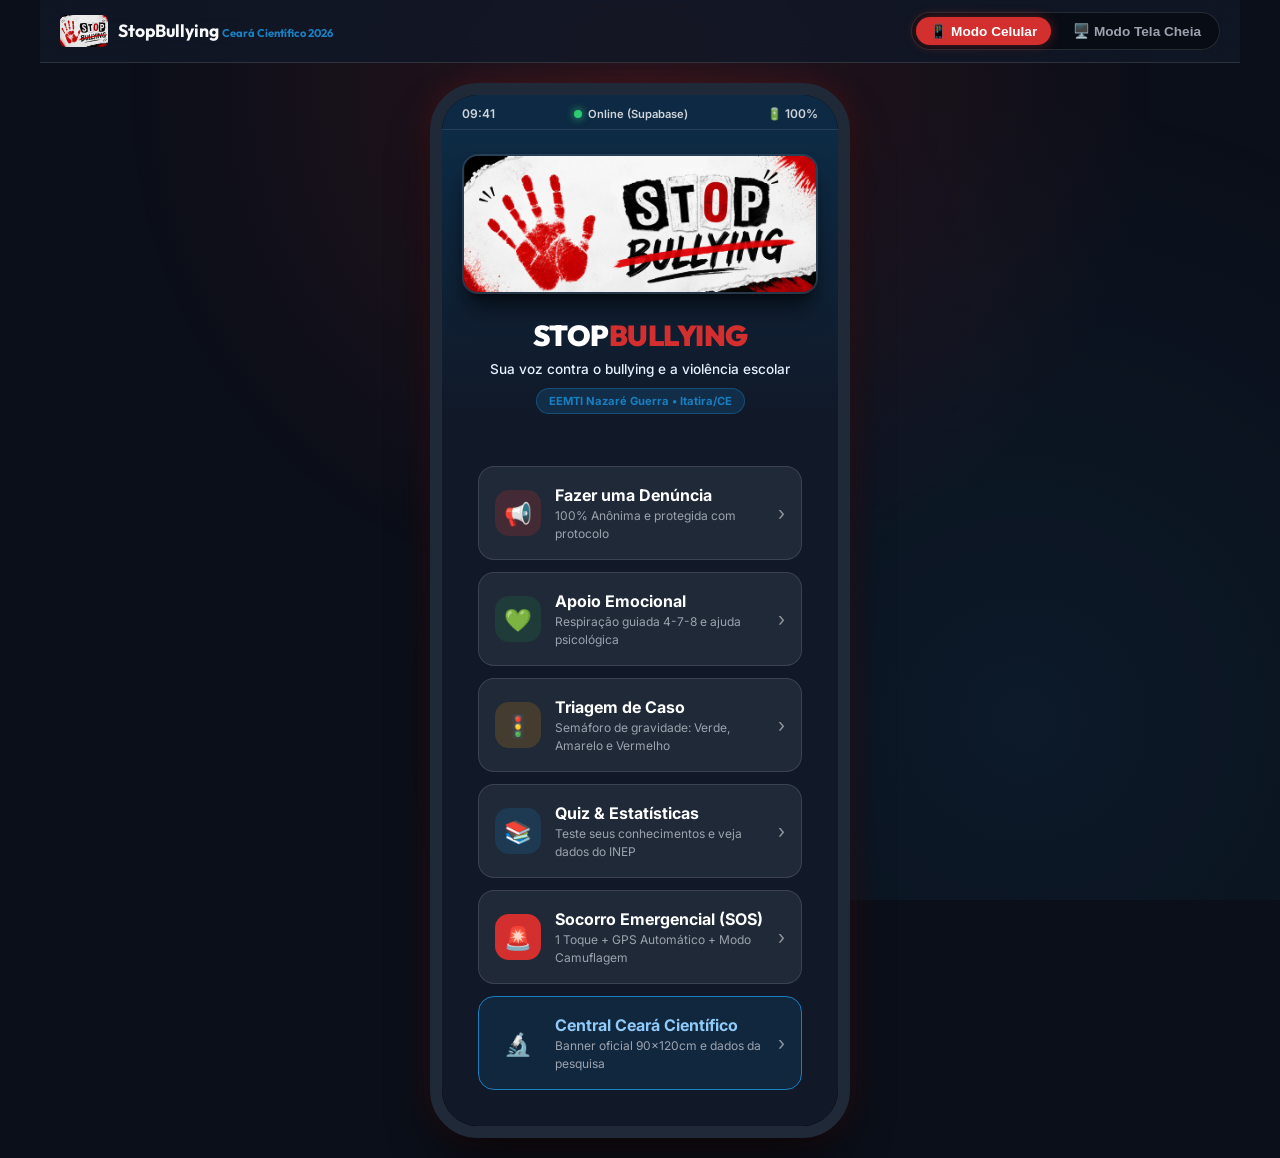
==== index.html @ 4e4599ca "Add files via upload" ====
<!DOCTYPE html>
<html lang="pt-BR">
<head>
  <meta charset="UTF-8">
  <meta name="viewport" content="width=device-width, initial-scale=1.0, viewport-fit=cover">
  <title>StopBullying — EEMTI Nazaré Guerra | Ceará Científico 2026</title>
  
  <meta name="description" content="Aplicativo PWA para denúncia anônima, apoio emocional, triagem por semáforo, quiz educativo e socorro emergencial com GPS. Projeto científico da EEMTI Nazaré Guerra (Itatira/CE).">
  <meta name="theme-color" content="#0D2B45">
  <link rel="manifest" href="manifest.json">
  <link rel="icon" type="image/jpeg" href="Stop Bullying.jpeg">

  <link rel="stylesheet" href="styles.css">
</head>
<body>

  <!-- GLOW BACKGROUND EFFECT -->
  <div class="bg-glow"></div>

  <!-- CONTROL BAR (DISPOSITIVO / MODOS DE EXIBIÇÃO) -->
  <div class="app-mode-bar">
    <div class="brand-badge">
      <img src="Stop Bullying.jpeg" alt="Logo StopBullying">
      <span>StopBullying <small style="font-size: 0.7rem; color: #1A7FC1;">Ceará Científico 2026</small></span>
    </div>
    <div class="view-toggle-btns">
      <button class="toggle-btn active" id="btn-toggle-phone">📱 Modo Celular</button>
      <button class="toggle-btn" id="btn-toggle-desktop">🖥️ Modo Tela Cheia</button>
    </div>
  </div>

  <!-- MAIN CONTAINER (FRAME DO SMARTPHONE) -->
  <main class="main-wrapper">
    <div class="phone-frame">
      <div class="phone-screen">

        <!-- STATUS BAR DO CELULAR -->
        <div class="phone-status-bar">
          <span>09:41</span>
          <div class="status-net">
            <span class="dot-status" id="net-status-dot"></span>
            <span id="net-status-text">Online (Supabase)</span>
          </div>
          <span>🔋 100%</span>
        </div>

        <!-- APP HERO HEADER (MARCA OFICIAL STOP BULLYING) -->
        <header class="app-header-hero">
          <img src="Stop Bullying 2.jpeg" alt="Banner Oficial Stop Bullying" class="app-brand-banner">
          <h1 class="app-title-main">Stop<span>Bullying</span></h1>
          <p class="app-subtitle-main">Sua voz contra o bullying e a violência escolar</p>
          <span class="school-tag">EEMTI Nazaré Guerra • Itatira/CE</span>
        </header>

        <!-- BANNER DE INSTALAÇÃO PWA DINÂMICO -->
        <div id="pwa-install-container" class="pwa-install-banner" style="display: none;">
          <div>
            <strong style="font-size: 0.85rem; color: #fff; display: flex; align-items: center; gap: 6px;">📲 Instalar aplicativo</strong>
            <p style="font-size: 0.72rem; color: #E3F2FD;">Adicione à tela de início para usar offline</p>
          </div>
          <button id="btn-pwa-install" class="pwa-install-btn">Instalar Agora</button>
        </div>

        <!-- ==================================================== -->
        <!-- MÓDULO 1: TELA INICIAL (MENU PRINCIPAL) -->
        <!-- ==================================================== -->
        <section id="view-home" class="module-view active">
          <div class="menu-grid">
            
            <a href="#" class="menu-card-btn btn-red" data-target-view="denuncia">
              <div class="btn-icon-box">📢</div>
              <div class="btn-content">
                <div class="btn-title">Fazer uma Denúncia</div>
                <div class="btn-desc">100% Anônima e protegida com protocolo</div>
              </div>
              <span class="btn-arrow">›</span>
            </a>

            <a href="#" class="menu-card-btn btn-green" data-target-view="apoio">
              <div class="btn-icon-box">💚</div>
              <div class="btn-content">
                <div class="btn-title">Apoio Emocional</div>
                <div class="btn-desc">Respiração guiada 4-7-8 e ajuda psicológica</div>
              </div>
              <span class="btn-arrow">›</span>
            </a>

            <a href="#" class="menu-card-btn btn-yellow" data-target-view="triagem">
              <div class="btn-icon-box">🚦</div>
              <div class="btn-content">
                <div class="btn-title">Triagem de Caso</div>
                <div class="btn-desc">Semáforo de gravidade: Verde, Amarelo e Vermelho</div>
              </div>
              <span class="btn-arrow">›</span>
            </a>

            <a href="#" class="menu-card-btn btn-blue" data-target-view="quiz">
              <div class="btn-icon-box">📚</div>
              <div class="btn-content">
                <div class="btn-title">Quiz & Estatísticas</div>
                <div class="btn-desc">Teste seus conhecimentos e veja dados do INEP</div>
              </div>
              <span class="btn-arrow">›</span>
            </a>

            <a href="#" class="menu-card-btn btn-sos" data-target-view="sos">
              <div class="btn-icon-box">🚨</div>
              <div class="btn-content">
                <div class="btn-title">Socorro Emergencial (SOS)</div>
                <div class="btn-desc">1 Toque + GPS Automático + Modo Camuflagem</div>
              </div>
              <span class="btn-arrow">›</span>
            </a>

            <a href="#" class="menu-card-btn" style="background: rgba(26,127,193,0.15); border-color: #1A7FC1;" data-target-view="ceara">
              <div class="btn-icon-box">🔬</div>
              <div class="btn-content">
                <div class="btn-title" style="color: #90CAF9;">Central Ceará Científico</div>
                <div class="btn-desc">Banner oficial 90x120cm e dados da pesquisa</div>
              </div>
              <span class="btn-arrow">›</span>
            </a>

          </div>
        </section>

        <!-- ==================================================== -->
        <!-- MÓDULO 2: DENÚNCIA ANÔNIMA -->
        <!-- ==================================================== -->
        <section id="view-denuncia" class="module-view">
          <div class="view-header">
            <button class="back-btn" data-target-view="home">←</button>
            <div class="view-title-group">
              <h2>Denúncia Anônima</h2>
              <p>Sua identidade está 100% protegida</p>
            </div>
          </div>

          <div class="privacy-notice">
            <span>🔒</span>
            <span>Nenhum dado pessoal, IP ou e-mail é coletado nesta denúncia.</span>
          </div>

          <div id="denuncia-form-container">
            <form id="form-denuncia-anonima">
              <div class="form-group">
                <label class="form-label" for="denuncia-tipo">Tipo de Violência</label>
                <select id="denuncia-tipo" class="form-select" required>
                  <option value="">Selecionar tipo...</option>
                  <option value="Verbal">Verbal (Xingamentos, piadas, ofensas)</option>
                  <option value="Física">Física (Empurrões, agressões, danos a objetos)</option>
                  <option value="Psicológica">Psicológica / Moral (Ameaças, chantagem)</option>
                  <option value="Cyberbullying">Cyberbullying (Redes sociais, grupos de mensagens)</option>
                  <option value="Social">Social / Relacional (Exclusão forçada, fofocas)</option>
                </select>
              </div>

              <div class="form-group">
                <label class="form-label" for="denuncia-local">Onde Aconteceu?</label>
                <select id="denuncia-local" class="form-select" required>
                  <option value="">Selecionar local...</option>
                  <option value="Sala de Aula">Sala de Aula</option>
                  <option value="Pátio/Recreio">Pátio / Área de Convivência</option>
                  <option value="Corredor/Escada">Corredor ou Escadaria</option>
                  <option value="Banheiro">Banheiro Escolar</option>
                  <option value="Transporte Escolar">Transporte Escolar (Ônibus)</option>
                  <option value="Entorno da Escola">Entorno / Portão da Escola</option>
                  <option value="Redes Sociais">Redes Sociais / WhatsApp</option>
                </select>
              </div>

              <div class="form-group">
                <label class="form-label" for="denuncia-descricao">Descreva o que aconteceu</label>
                <textarea id="denuncia-descricao" class="form-textarea" placeholder="Descreva a situação com o máximo de detalhes sem se identificar..." required></textarea>
              </div>

              <div class="form-group">
                <label class="form-label" for="denuncia-link">Link ou Evidência Digital (Opcional)</label>
                <input type="url" id="denuncia-link" class="form-input" placeholder="https://instagram.com/post_ou_mensagem">
              </div>

              <button type="submit" class="primary-action-btn">ENVIAR DENÚNCIA ANÔNIMA</button>
            </form>
          </div>

          <!-- CONFIRMAÇÃO DE ENVIO -->
          <div id="denuncia-sucesso-container" style="display: none; text-align: center; padding: 20px 0;">
            <div style="font-size: 3rem; margin-bottom: 10px;">✅</div>
            <h3 style="color: #2ECC71; font-weight: 800; font-size: 1.3rem;">Denúncia Registrada com Sucesso!</h3>
            <p style="font-size: 0.85rem; color: #CFD8DC; margin: 10px 0;">Guarde o seu protocolo anônimo para acompanhamento:</p>
            
            <div style="background: rgba(0,0,0,0.5); border: 2px dashed #2ECC71; padding: 14px; border-radius: 12px; margin: 16px 0;">
              <span style="font-size: 0.75rem; color: #9CA3AF;">PROTOCOLO DE ACOMPANHAMENTO</span>
              <div id="protocolo-gerado-hash" style="font-family: monospace; font-size: 1.5rem; font-weight: 900; color: #F1C40F; letter-spacing: 2px;">STP-89F2A</div>
              <span id="protocolo-modo-envio" style="font-size: 0.7rem; color: #A9DFBF;">🟢 Registrado no Supabase</span>
            </div>

            <div style="display: flex; gap: 8px; justify-content: center; margin-bottom: 16px;">
              <button id="btn-copiar-protocolo" class="speech-btn" style="background: #27ae60; border-color: #2ecc71; color: #fff; padding: 8px 14px;">📋 Copiar Código</button>
              <button id="btn-baixar-comprovante" class="speech-btn" style="background: #2980b9; border-color: #3498db; color: #fff; padding: 8px 14px;">📥 Baixar Comprovante (.txt)</button>
            </div>

            <button class="primary-action-btn" style="background: #1A7FC1;" data-target-view="home">Voltar ao Menu Principal</button>
          </div>
        </section>

        <!-- ==================================================== -->
        <!-- MÓDULO 3: TRIAGEM DE CASO (SEMÁFORO) -->
        <!-- ==================================================== -->
        <section id="view-triagem" class="module-view">
          <div class="view-header">
            <button class="back-btn" data-target-view="home">←</button>
            <div class="view-title-group">
              <h2>Triagem de Caso</h2>
              <p>Semáforo de gravidade e recomendação de encaminhamento</p>
            </div>
          </div>

          <p style="font-size: 0.85rem; color: #CFD8DC; margin-bottom: 14px;">Selecione abaixo o nível que melhor descreve o caso para ver a orientação imediata da escola:</p>

          <div class="semaforo-container">
            <div class="semaforo-card sc-verde" data-nivel="verde">
              <div class="sc-dot"></div>
              <div>
                <strong style="color: #2ECC71; font-size: 0.95rem;">Caso Leve / Pontual</strong>
                <p style="font-size: 0.78rem; color: #CFD8DC;">Atrito esporádico sem agressão física ou perseguição.</p>
              </div>
            </div>

            <div class="semaforo-card sc-amarelo" data-nivel="amarelo">
              <div class="sc-dot"></div>
              <div>
                <strong style="color: #F1C40F; font-size: 0.95rem;">Caso Recorrente / Sistemático</strong>
                <p style="font-size: 0.78rem; color: #CFD8DC;">Humilhações frequentes, isolamento forçado ou cyberbullying.</p>
              </div>
            </div>

            <div class="semaforo-card sc-vermelho" data-nivel="vermelho">
              <div class="sc-dot"></div>
              <div>
                <strong style="color: #E74C3C; font-size: 0.95rem;">Caso Grave / Ameaça Física</strong>
                <p style="font-size: 0.78rem; color: #CFD8DC;">Agressão física, ameaças sérias ou extorsão com risco imediato.</p>
              </div>
            </div>
          </div>

          <div id="triagem-resultado"></div>
        </section>

        <!-- ==================================================== -->
        <!-- MÓDULO 4: APOIO EMOCIONAL & SAÚDE MENTAL -->
        <!-- ==================================================== -->
        <section id="view-apoio" class="module-view">
          <div class="view-header">
            <button class="back-btn" data-target-view="home">←</button>
            <div class="view-title-group">
              <h2>Apoio Emocional</h2>
              <p>Sua saúde mental é nossa prioridade</p>
            </div>
          </div>

          <!-- CARD MOTIVACIONAL -->
          <div style="background: rgba(30,132,73,0.15); border: 1px solid rgba(30,132,73,0.4); border-radius: 16px; padding: 16px; text-align: center; margin-bottom: 16px;">
            <span style="font-size: 2rem;">💬</span>
            <p id="frase-motivacional-texto" style="font-size: 0.9rem; font-style: italic; color: #A9DFBF; margin: 10px 0;">"Você é forte e merece respeito. Pedir ajuda é um ato de coragem."</p>
            <div style="display: flex; gap: 8px; justify-content: center; margin-top: 8px;">
              <button id="btn-nova-frase" style="background: transparent; border: 1px solid #2ECC71; color: #2ECC71; padding: 4px 12px; border-radius: 20px; font-size: 0.75rem; cursor: pointer;">✨ Nova Mensagem</button>
              <button id="btn-ler-frase-voz" class="speech-btn">🔊 Ouvir Mensagem</button>
            </div>
          </div>

          <!-- WIDGET RESPIRAÇÃO GUIADA (4-7-8) -->
          <div class="breath-widget">
            <h4 style="font-size: 0.9rem; color: #90CAF9; font-weight: 700;">Exercício de Respiração Guiada (4-7-8)</h4>
            <p style="font-size: 0.75rem; color: #CFD8DC;">Acalme a mente e diminua a ansiedade antes de tomar uma decisão.</p>
            <div class="breath-circle" id="breath-circle-element">Respira</div>
            <span id="breath-state-label" style="font-size: 0.85rem; font-weight: 700; color: #F1C40F;">Pronto para começar</span>
            <div style="display: flex; gap: 8px; justify-content: center; width: 100%; margin-top: 14px;">
              <button id="btn-start-breath" class="primary-action-btn" style="background: #1A7FC1; flex: 1;">▶️ Iniciar Respiração</button>
              <button id="btn-toggle-breath-sound" class="speech-btn" style="background: #34495e; border-color: #7f8c8d; color: #fff; padding: 0 14px;">🔊 Som</button>
            </div>
          </div>

          <!-- CONTATOS DE EMERGÊNCIA 24h -->
          <div style="margin-top: 10px;">
            <h4 style="font-size: 0.85rem; text-transform: uppercase; color: #9CA3AF; margin-bottom: 8px;">Canais Gratuitos de Ajuda 24h:</h4>
            <a href="tel:188" style="display: flex; align-items: center; justify-content: space-between; background: var(--bg-card); border: 1px solid var(--border-color); padding: 12px 16px; border-radius: 12px; color: #fff; text-decoration: none; margin-bottom: 8px;">
              <span>📞 CVV - Centro de Valorização da Vida</span>
              <strong style="color: #2ECC71;">Ligar 188</strong>
            </a>
            <a href="tel:100" style="display: flex; align-items: center; justify-content: space-between; background: var(--bg-card); border: 1px solid var(--border-color); padding: 12px 16px; border-radius: 12px; color: #fff; text-decoration: none;">
              <span>🛡️ Disque Direitos Humanos</span>
              <strong style="color: #3498DB;">Ligar 100</strong>
            </a>
          </div>
        </section>

        <!-- ==================================================== -->
        <!-- MÓDULO 5: QUIZ EDUCATIVO & ESTATÍSTICAS -->
        <!-- ==================================================== -->
        <section id="view-quiz" class="module-view">
          <div class="view-header">
            <button class="back-btn" data-target-view="home">←</button>
            <div class="view-title-group">
              <h2>Quiz & Estatísticas</h2>
              <p>Conhecimento sobre a Lei 13.185/2015 e INEP</p>
            </div>
          </div>

          <!-- CONTAINER DO QUIZ -->
          <div id="quiz-container"></div>

          <!-- CARD ESTATÍSTICO DO INEP -->
          <div style="background: var(--bg-card); border: 1px solid var(--border-color); border-radius: 16px; padding: 16px; margin-top: 16px;">
            <h4 style="font-size: 0.9rem; color: #90CAF9; margin-bottom: 8px;">📈 Dados Oficiais do INEP (2019)</h4>
            <div style="background: rgba(211,47,47,0.2); border-left: 4px solid var(--red-primary); padding: 10px; border-radius: 4px; font-size: 0.8rem; color: #CFD8DC;">
              <strong>Mais de 28% dos estudantes brasileiros</strong> relatam já ter sofrido algum tipo de bullying ou intimidação sistemática na escola.
            </div>
          </div>
        </section>

        <!-- ==================================================== -->
        <!-- MÓDULO 6: BOTÃO DE PÂNICO SOS & GPS -->
        <!-- ==================================================== -->
        <section id="view-sos" class="module-view">
          <div class="view-header">
            <button class="back-btn" data-target-view="home">←</button>
            <div class="view-title-group">
              <h2>Socorro Emergencial (SOS)</h2>
              <p>Acionamento direto com localização por GPS</p>
            </div>
          </div>

          <div style="text-align: center; padding: 10px 0;">
            <button id="btn-trigger-sos" class="primary-action-btn" style="height: 120px; border-radius: 50%; width: 120px; margin: 0 auto; font-size: 1.8rem; background: radial-gradient(circle, #E74C3C, #C0392B); animation: pulse 1.5s infinite; border: 4px solid #fff;">
              🚨<br><span style="font-size: 0.8rem;">SOCORRO</span>
            </button>
            <p style="font-size: 0.75rem; color: #9CA3AF; margin-top: 12px;">Toque no botão vermelho acima para enviar sua localização GPS exata e alertar a coordenação escolar.</p>
          </div>

          <div id="sos-status-box" style="display: none; margin-top: 14px;"></div>

          <div style="margin-top: 20px; border-top: 1px solid var(--border-color); padding-top: 16px;">
            <button id="btn-camuflagem-toggle" class="primary-action-btn" style="background: #374151; font-size: 0.85rem;">
              📱 Ativar Tela Discreta (Calculadora Camuflada)
            </button>
            <p style="font-size: 0.7rem; color: #9CA3AF; text-align: center; margin-top: 6px;">Transforma o app em uma calculadora comum caso alguém esteja por perto.</p>
          </div>
        </section>

        <!-- ==================================================== -->
        <!-- MÓDULO 7: CENTRAL CEARÁ CIENTÍFICO 2026 -->
        <!-- ==================================================== -->
        <section id="view-ceara" class="module-view">
          <div class="view-header">
            <button class="back-btn" data-target-view="home">←</button>
            <div class="view-title-group">
              <h2>Ceará Científico 2026</h2>
              <p>EEMTI Nazaré Guerra — Itatira/CE</p>
            </div>
          </div>

          <p style="font-size: 0.8rem; color: #CFD8DC; margin-bottom: 12px;">Visualizador interativo do Banner Oficial da Feira Científica (90 × 120 cm):</p>

          <iframe src="banner_stopbullying_ceara_cientifico_2026.html" class="banner-viewer-modal"></iframe>
        </section>

      </div>
    </div>
  </main>

  <!-- ==================================================== -->
  <!-- MODAL CAMUFLAGEM (CALCULADORA NEUTRA DISCRETA) -->
  <!-- ==================================================== -->
  <div id="modal-camuflagem" class="camouflaged-modal">
    <div style="color: #666; font-size: 0.8rem; text-align: center; margin-bottom: 10px;">Calculadora Padrão</div>
    <div id="calc-display" class="calc-screen">0</div>
    <div class="calc-grid">
      <button class="calc-btn">C</button>
      <button class="calc-btn">÷</button>
      <button class="calc-btn">×</button>
      <button class="calc-btn op">-</button>
      
      <button class="calc-btn">7</button>
      <button class="calc-btn">8</button>
      <button class="calc-btn">9</button>
      <button class="calc-btn op">+</button>

      <button class="calc-btn">4</button>
      <button class="calc-btn">5</button>
      <button class="calc-btn">6</button>
      <button class="calc-btn op">=</button>

      <button class="calc-btn">1</button>
      <button class="calc-btn">2</button>
      <button class="calc-btn">3</button>
      <button class="calc-btn">0</button>

      <button class="calc-btn exit">SAIR DA TELA DISCRETA</button>
    </div>
  </div>

  <!-- SCRIPTS DA APLICAÇÃO -->
  <script src="supabase_client.js"></script>
  <script src="app.js"></script>
</body>
</html>
---- styles.css ----
/* ================================================================
   PROJETO STOPBULLYING — DESIGN SYSTEM & ESTILOS GERAIS
   EEMTI Nazaré Guerra — Ceará Científico 2026
   ================================================================ */

@import url('https://fonts.googleapis.com/css2?family=Inter:wght@300;400;500;600;700;800&family=Outfit:wght@400;600;700;800;900&display=swap');

:root {
  /* Paleta cromática oficial baseada nas imagens Stop Bullying.jpeg */
  --bg-primary: #0b0f19;
  --bg-surface: #111827;
  --bg-card: #1f2937;
  --bg-card-hover: #374151;
  --border-color: rgba(255, 255, 255, 0.12);
  
  --red-primary: #D32F2F;
  --red-accent: #E53935;
  --red-dark: #8E0000;
  --red-glow: rgba(211, 47, 47, 0.4);

  --blue-scientific: #0D2B45;
  --blue-accent: #1A7FC1;
  --blue-light: #E3F2FD;

  --green-support: #1E8449;
  --green-light: #A9DFBF;
  
  --amber-warning: #D68910;
  --amber-light: #FAD7A0;

  --text-main: #F9FAFB;
  --text-muted: #9CA3AF;
  --text-dark: #111827;

  --radius-lg: 24px;
  --radius-md: 16px;
  --radius-sm: 10px;
  
  --shadow-main: 0 20px 25px -5px rgba(0, 0, 0, 0.5), 0 8px 10px -6px rgba(0, 0, 0, 0.5);
  --font-sans: 'Inter', system-ui, -apple-system, sans-serif;
  --font-display: 'Outfit', system-ui, -apple-system, sans-serif;
}

* {
  box-sizing: border-box;
  margin: 0;
  padding: 0;
}

body {
  background-color: var(--bg-primary);
  color: var(--text-main);
  font-family: var(--font-sans);
  min-height: 100vh;
  display: flex;
  flex-direction: column;
  align-items: center;
  overflow-x: hidden;
  line-height: 1.5;
}

/* Background Gradients & Effects */
.bg-glow {
  position: fixed;
  top: 0;
  left: 50%;
  transform: translateX(-50%);
  width: 100vw;
  height: 100vh;
  background: radial-gradient(circle at 50% 10%, rgba(211, 47, 47, 0.15), transparent 50%),
              radial-gradient(circle at 80% 80%, rgba(26, 127, 193, 0.1), transparent 50%);
  pointer-events: none;
  z-index: -1;
}

/* TOP APP BAR CONTROL (DISPOSITIVO / DESKTOP TOGGLE) */
.app-mode-bar {
  width: 100%;
  max-width: 1200px;
  padding: 12px 20px;
  display: flex;
  justify-content: space-between;
  align-items: center;
  background: rgba(17, 24, 39, 0.8);
  backdrop-filter: blur(12px);
  border-bottom: 1px solid var(--border-color);
  position: sticky;
  top: 0;
  z-index: 100;
}

.brand-badge {
  display: flex;
  align-items: center;
  gap: 10px;
  font-family: var(--font-display);
  font-weight: 700;
  font-size: 1.1rem;
}

.brand-badge img {
  height: 32px;
  border-radius: 6px;
}

.view-toggle-btns {
  display: flex;
  gap: 8px;
  background: rgba(0, 0, 0, 0.4);
  padding: 4px;
  border-radius: 30px;
  border: 1px solid var(--border-color);
}

.toggle-btn {
  background: transparent;
  border: none;
  color: var(--text-muted);
  padding: 6px 14px;
  border-radius: 20px;
  font-size: 0.85rem;
  font-weight: 600;
  cursor: pointer;
  transition: all 0.3s ease;
}

.toggle-btn.active {
  background: var(--red-primary);
  color: #fff;
  box-shadow: 0 0 12px var(--red-glow);
}

/* MAIN CONTAINER (SMARTPHONE PHONE FRAME vs FULLSCREEN) */
.main-wrapper {
  flex: 1;
  width: 100%;
  max-width: 1200px;
  padding: 20px;
  display: flex;
  justify-content: center;
  align-items: flex-start;
}

/* SIMULADOR DE CELULAR (PHONE FRAME) */
.phone-frame {
  width: 100%;
  max-width: 420px;
  background: #000;
  border: 12px solid #1f2937;
  border-radius: 48px;
  box-shadow: 0 25px 50px -12px rgba(0, 0, 0, 0.8), 0 0 30px rgba(211, 47, 47, 0.2);
  overflow: hidden;
  position: relative;
  transition: all 0.4s ease;
  min-height: 820px;
  display: flex;
  flex-direction: column;
}

.phone-screen {
  background: var(--bg-surface);
  flex: 1;
  display: flex;
  flex-direction: column;
  position: relative;
  overflow-y: auto;
}

/* MODAL / STATUS BAR NO SIMULADOR DE CELULAR */
.phone-status-bar {
  background: rgba(13, 43, 69, 0.95);
  padding: 10px 20px 6px;
  display: flex;
  justify-content: space-between;
  align-items: center;
  font-size: 0.75rem;
  color: rgba(255, 255, 255, 0.8);
  font-weight: 600;
  border-bottom: 1px solid rgba(255, 255, 255, 0.1);
  position: sticky;
  top: 0;
  z-index: 50;
}

.status-net {
  display: flex;
  align-items: center;
  gap: 6px;
  font-size: 0.7rem;
}

.dot-status {
  width: 8px;
  height: 8px;
  border-radius: 50%;
  background: #2ECC71;
  box-shadow: 0 0 8px #2ECC71;
}

.dot-status.offline {
  background: #F39C12;
  box-shadow: 0 0 8px #F39C12;
}

/* HEADER DA TELA PRINCIPAL DO APP */
.app-header-hero {
  background: linear-gradient(180deg, var(--blue-scientific) 0%, var(--bg-surface) 100%);
  padding: 24px 20px 16px;
  text-align: center;
  position: relative;
}

.app-brand-banner {
  width: 100%;
  max-height: 140px;
  object-fit: cover;
  border-radius: var(--radius-md);
  box-shadow: var(--shadow-main);
  margin-bottom: 14px;
  border: 2px solid rgba(255, 255, 255, 0.1);
}

.app-title-main {
  font-family: var(--font-display);
  font-size: 1.8rem;
  font-weight: 900;
  color: #fff;
  letter-spacing: -0.5px;
  text-transform: uppercase;
}

.app-title-main span {
  color: var(--red-primary);
}

.app-subtitle-main {
  font-size: 0.85rem;
  color: var(--blue-light);
  margin-top: 2px;
  font-weight: 500;
}

.school-tag {
  display: inline-block;
  background: rgba(26, 127, 193, 0.2);
  color: var(--blue-accent);
  padding: 4px 12px;
  border-radius: 20px;
  font-size: 0.7rem;
  font-weight: 700;
  margin-top: 8px;
  border: 1px solid rgba(26, 127, 193, 0.4);
}

/* MENU DE BOTÕES PRINCIPAIS (TELA INITIAL) */
.menu-grid {
  padding: 16px;
  display: flex;
  flex-direction: column;
  gap: 12px;
}

.menu-card-btn {
  background: var(--bg-card);
  border: 1px solid var(--border-color);
  border-radius: var(--radius-md);
  padding: 16px;
  display: flex;
  align-items: center;
  gap: 14px;
  cursor: pointer;
  transition: all 0.25s cubic-bezier(0.4, 0, 0.2, 1);
  text-decoration: none;
  color: #fff;
  position: relative;
  overflow: hidden;
}

.menu-card-btn:hover {
  transform: translateY(-2px);
  background: var(--bg-card-hover);
  border-color: rgba(255, 255, 255, 0.3);
}

.btn-icon-box {
  width: 46px;
  height: 46px;
  border-radius: 14px;
  display: flex;
  align-items: center;
  justify-content: center;
  font-size: 1.4rem;
  flex-shrink: 0;
}

.btn-red .btn-icon-box { background: rgba(211, 47, 47, 0.2); color: var(--red-accent); }
.btn-green .btn-icon-box { background: rgba(30, 132, 73, 0.2); color: #2ECC71; }
.btn-yellow .btn-icon-box { background: rgba(214, 137, 16, 0.2); color: #F1C40F; }
.btn-blue .btn-icon-box { background: rgba(26, 127, 193, 0.2); color: #3498DB; }
.btn-sos .btn-icon-box { background: var(--red-primary); color: #fff; animation: pulse 2s infinite; }

.btn-content {
  flex: 1;
}

.btn-title {
  font-weight: 700;
  font-size: 1rem;
}

.btn-desc {
  font-size: 0.75rem;
  color: var(--text-muted);
}

.btn-arrow {
  font-size: 1.2rem;
  opacity: 0.5;
  transition: transform 0.2s ease;
}

.menu-card-btn:hover .btn-arrow {
  transform: translateX(4px);
  opacity: 1;
}

/* NAVEGAÇÃO ENTRE MÓDULOS (VIEWS) */
.module-view {
  display: none;
  padding: 20px;
  animation: fadeIn 0.3s ease;
  flex: 1;
}

.module-view.active {
  display: flex;
  flex-direction: column;
}

.view-header {
  display: flex;
  align-items: center;
  gap: 12px;
  margin-bottom: 20px;
  padding-bottom: 12px;
  border-bottom: 1px solid var(--border-color);
}

.back-btn {
  background: var(--bg-card);
  border: 1px solid var(--border-color);
  color: #fff;
  width: 36px;
  height: 36px;
  border-radius: 50%;
  display: flex;
  align-items: center;
  justify-content: center;
  cursor: pointer;
  font-size: 1rem;
}

.view-title-group h2 {
  font-size: 1.2rem;
  font-weight: 800;
  font-family: var(--font-display);
}

.view-title-group p {
  font-size: 0.75rem;
  color: var(--text-muted);
}

/* FORMULÁRIOS ESTILIZADOS */
.form-group {
  margin-bottom: 16px;
}

.form-label {
  display: block;
  font-size: 0.8rem;
  font-weight: 700;
  margin-bottom: 6px;
  color: rgba(255, 255, 255, 0.9);
  text-transform: uppercase;
  letter-spacing: 0.5px;
}

.form-input, .form-select, .form-textarea {
  width: 100%;
  background: rgba(17, 24, 39, 0.9);
  border: 1px solid var(--border-color);
  border-radius: var(--radius-sm);
  padding: 12px 14px;
  color: #fff;
  font-family: var(--font-sans);
  font-size: 0.9rem;
  transition: border-color 0.2s ease;
}

.form-input:focus, .form-select:focus, .form-textarea:focus {
  outline: none;
  border-color: var(--red-primary);
  box-shadow: 0 0 10px rgba(211, 47, 47, 0.3);
}

.form-textarea {
  resize: vertical;
  min-height: 100px;
}

.privacy-notice {
  background: rgba(30, 132, 73, 0.15);
  border: 1px solid rgba(30, 132, 73, 0.4);
  color: var(--green-light);
  padding: 10px 14px;
  border-radius: var(--radius-sm);
  font-size: 0.78rem;
  display: flex;
  align-items: center;
  gap: 8px;
  margin-bottom: 16px;
}

.primary-action-btn {
  width: 100%;
  background: linear-gradient(135deg, var(--red-primary), var(--red-dark));
  color: #fff;
  border: none;
  border-radius: var(--radius-sm);
  padding: 14px;
  font-weight: 800;
  font-size: 1rem;
  cursor: pointer;
  box-shadow: 0 4px 14px var(--red-glow);
  transition: transform 0.2s ease;
  display: flex;
  align-items: center;
  justify-content: center;
  gap: 8px;
}

.primary-action-btn:hover {
  transform: scale(1.02);
}

/* SEMÁFORO DE TRIAGEM */
.semaforo-container {
  display: flex;
  flex-direction: column;
  gap: 12px;
  margin-top: 10px;
}

.semaforo-card {
  border-radius: var(--radius-md);
  padding: 16px;
  display: flex;
  gap: 14px;
  align-items: center;
  border: 1px solid var(--border-color);
  cursor: pointer;
  transition: transform 0.2s ease;
}

.semaforo-card:hover {
  transform: scale(1.02);
}

.sc-verde { background: rgba(30, 132, 73, 0.15); border-color: rgba(30, 132, 73, 0.4); }
.sc-amarelo { background: rgba(214, 137, 16, 0.15); border-color: rgba(214, 137, 16, 0.4); }
.sc-vermelho { background: rgba(211, 47, 47, 0.15); border-color: rgba(211, 47, 47, 0.4); }

.sc-dot {
  width: 24px;
  height: 24px;
  border-radius: 50%;
  flex-shrink: 0;
}
.sc-verde .sc-dot { background: #2ECC71; box-shadow: 0 0 12px #2ECC71; }
.sc-amarelo .sc-dot { background: #F1C40F; box-shadow: 0 0 12px #F1C40F; }
.sc-vermelho .sc-dot { background: #E74C3C; box-shadow: 0 0 12px #E74C3C; }

/* WIDGET RESPIRAÇÃO GUIADA (4-7-8) */
.breath-widget {
  background: rgba(13, 43, 69, 0.6);
  border: 1px solid var(--blue-accent);
  border-radius: var(--radius-md);
  padding: 24px;
  text-align: center;
  margin: 16px 0;
  display: flex;
  flex-direction: column;
  align-items: center;
}

.breath-circle {
  width: 110px;
  height: 110px;
  border-radius: 50%;
  background: radial-gradient(circle, var(--blue-accent), var(--blue-scientific));
  display: flex;
  align-items: center;
  justify-content: center;
  color: #fff;
  font-weight: 800;
  font-size: 1.1rem;
  margin: 16px 0;
  transition: transform 4s ease-in-out;
  box-shadow: 0 0 30px rgba(26, 127, 193, 0.5);
}

.breath-circle.inhale { transform: scale(1.4); }
.breath-circle.hold { transform: scale(1.4); filter: brightness(1.2); }
.breath-circle.exhale { transform: scale(1.0); }

/* QUIZ INTERATIVO */
.quiz-card {
  background: var(--bg-card);
  border: 1px solid var(--border-color);
  border-radius: var(--radius-md);
  padding: 16px;
  margin-bottom: 16px;
}

.quiz-option-btn {
  width: 100%;
  text-align: left;
  background: rgba(255, 255, 255, 0.05);
  border: 1px solid var(--border-color);
  color: #fff;
  padding: 12px 14px;
  border-radius: var(--radius-sm);
  margin-top: 8px;
  cursor: pointer;
  font-size: 0.85rem;
  transition: background 0.2s ease;
}

.quiz-option-btn:hover {
  background: rgba(255, 255, 255, 0.15);
}

.quiz-option-btn.correct { background: rgba(30, 132, 73, 0.6); border-color: #2ECC71; }
.quiz-option-btn.wrong { background: rgba(211, 47, 47, 0.6); border-color: #E74C3C; }

/* MODAL CAMUFLAGEM (CALCULADORA NEUTRA) */
.camouflaged-modal {
  display: none;
  position: fixed;
  inset: 0;
  background: #000;
  z-index: 999;
  flex-direction: column;
  padding: 20px;
}

.camouflaged-modal.active {
  display: flex;
}

.calc-screen {
  background: #111;
  color: #fff;
  font-size: 2.5rem;
  font-family: monospace;
  text-align: right;
  padding: 20px;
  border-radius: 12px;
  margin-bottom: 20px;
  min-height: 80px;
}

.calc-grid {
  display: grid;
  grid-template-columns: repeat(4, 1fr);
  gap: 12px;
  flex: 1;
}

.calc-btn {
  background: #222;
  color: #fff;
  border: none;
  border-radius: 12px;
  font-size: 1.5rem;
  font-weight: 700;
  cursor: pointer;
}

.calc-btn.op { background: #f39c12; }
.calc-btn.exit { background: #c0392b; font-size: 0.9rem; grid-column: span 2; }

/* MODAL BANNER CEARÁ CIENTÍFICO */
.banner-viewer-modal {
  width: 100%;
  height: 600px;
  border: none;
  border-radius: var(--radius-md);
  background: #fff;
}

/* ANIMATIONS */
@keyframes fadeIn {
  from { opacity: 0; transform: translateY(6px); }
  to { opacity: 1; transform: translateY(0); }
}

@keyframes pulse {
  0% { box-shadow: 0 0 0 0 rgba(211, 47, 47, 0.7); }
  70% { box-shadow: 0 0 0 14px rgba(211, 47, 47, 0); }
  100% { box-shadow: 0 0 0 0 rgba(211, 47, 47, 0); }
}

/* RESPONSIVIDADE DESKTOP EXPANDIDO */
.desktop-view .phone-frame {
  max-width: 100%;
  border: none;
  border-radius: var(--radius-lg);
  min-height: auto;
}

.desktop-view .menu-grid {
  display: grid;
  grid-template-columns: repeat(2, 1fr);
}

/* ================================================================
   NOVOS RECURSOS: DASHBOARD DE GESTÃO, ACESSIBILIDADE E PROMPT PWA
   ================================================================ */

/* BANNER PROMPT INSTALAÇÃO PWA */
.pwa-install-banner {
  background: linear-gradient(135deg, #0D2B45, #1A7FC1);
  border: 1px solid rgba(255, 255, 255, 0.2);
  border-radius: var(--radius-md);
  padding: 12px 16px;
  margin: 0 0 16px 0;
  display: flex;
  align-items: center;
  justify-content: space-between;
  gap: 10px;
  animation: fadeIn 0.4s ease-out;
}

.pwa-install-btn {
  background: #2ECC71;
  color: #0b0f19;
  border: none;
  font-weight: 800;
  font-size: 0.78rem;
  padding: 8px 14px;
  border-radius: 20px;
  cursor: pointer;
  white-space: nowrap;
}

/* CARDS DE MÉTRICAS DO DASHBOARD DE GESTÃO */
.dashboard-metrics-grid {
  display: grid;
  grid-template-columns: repeat(2, 1fr);
  gap: 10px;
  margin-bottom: 16px;
}

.metric-card {
  background: var(--bg-card);
  border: 1px solid var(--border-color);
  border-radius: var(--radius-sm);
  padding: 12px;
  text-align: center;
}

.metric-number {
  font-family: var(--font-display);
  font-size: 1.8rem;
  font-weight: 900;
  line-height: 1.1;
  margin: 4px 0;
}

.metric-label {
  font-size: 0.75rem;
  color: var(--text-muted);
}

/* GRÁFICOS DE BARRAS HTML/CSS */
.chart-bar-group {
  margin-bottom: 10px;
}

.chart-bar-header {
  display: flex;
  justify-content: space-between;
  font-size: 0.78rem;
  color: #CFD8DC;
  margin-bottom: 4px;
}

.chart-bar-track {
  background: rgba(255, 255, 255, 0.1);
  height: 10px;
  border-radius: 5px;
  overflow: hidden;
}

.chart-bar-fill {
  height: 100%;
  border-radius: 5px;
  transition: width 0.6s ease-in-out;
}

/* BOTÕES DE ACESSIBILIDADE (VOZ / ÁUDIO) */
.speech-btn {
  background: rgba(26, 127, 193, 0.2);
  border: 1px solid var(--blue-accent);
  color: #90CAF9;
  padding: 4px 10px;
  border-radius: 20px;
  font-size: 0.75rem;
  cursor: pointer;
  display: inline-flex;
  align-items: center;
  gap: 4px;
  transition: all 0.2s ease;
}

.speech-btn:hover {
  background: var(--blue-accent);
  color: #fff;
}

/* TABELA DE CASOS DA GESTÃO */
.dashboard-table {
  width: 100%;
  border-collapse: collapse;
  font-size: 0.75rem;
  margin-top: 10px;
}

.dashboard-table th {
  background: rgba(0, 0, 0, 0.4);
  color: var(--text-muted);
  text-align: left;
  padding: 8px;
  border-bottom: 1px solid var(--border-color);
}

.dashboard-table td {
  padding: 8px;
  border-bottom: 1px solid rgba(255, 255, 255, 0.05);
}

.status-badge {
  padding: 2px 8px;
  border-radius: 10px;
  font-size: 0.68rem;
  font-weight: 700;
}

.status-pendente { background: rgba(211, 47, 47, 0.3); color: #E74C3C; }
.status-em-atendimento { background: rgba(214, 137, 16, 0.3); color: #F1C40F; }
.status-resolvido { background: rgba(30, 132, 73, 0.3); color: #2ECC71; }
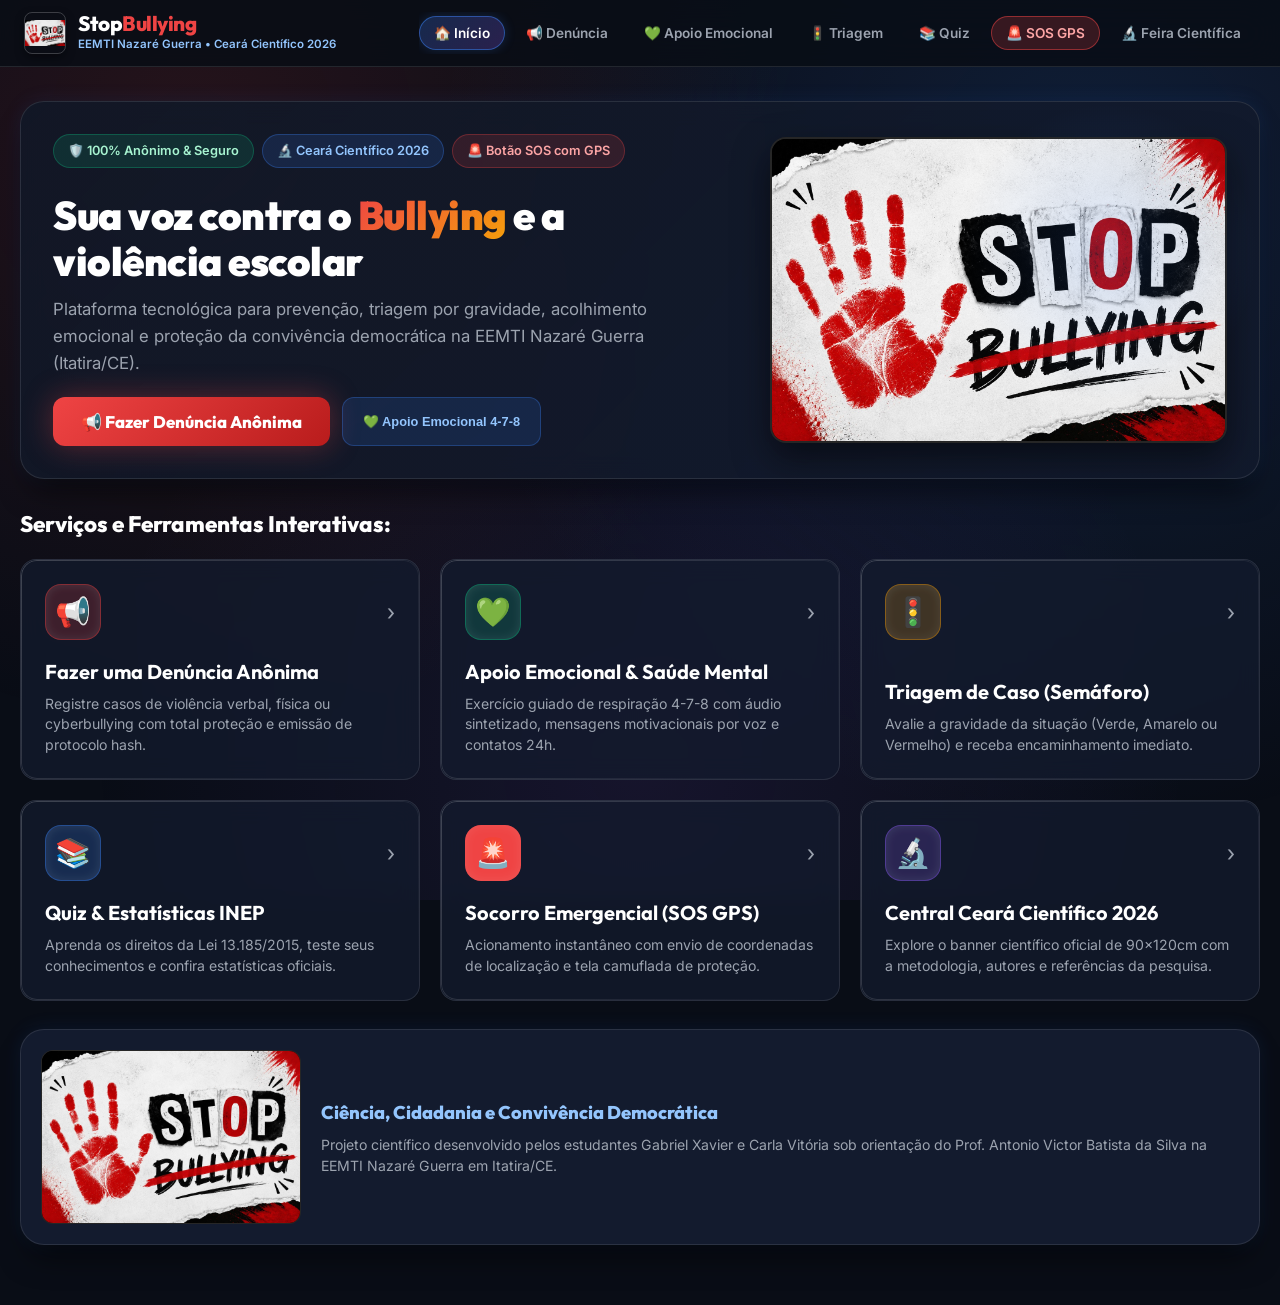
==== commit 0733b3cc: "Add files via upload" ====
--- a/index.html
+++ b/index.html
@@ -1,402 +1,572 @@
 <!DOCTYPE html>
 <html lang="pt-BR">
+
 <head>
   <meta charset="UTF-8">
-  <meta name="viewport" content="width=device-width, initial-scale=1.0, viewport-fit=cover">
+  <meta name="viewport" content="width=device-width, initial-scale=1.0">
   <title>StopBullying — EEMTI Nazaré Guerra | Ceará Científico 2026</title>
-  
-  <meta name="description" content="Aplicativo PWA para denúncia anônima, apoio emocional, triagem por semáforo, quiz educativo e socorro emergencial com GPS. Projeto científico da EEMTI Nazaré Guerra (Itatira/CE).">
-  <meta name="theme-color" content="#0D2B45">
+
+  <meta name="description"
+    content="Plataforma PWA responsiva para denúncia anônima, apoio emocional, triagem por semáforo, quiz educativo e socorro emergencial com GPS. Projeto científico da EEMTI Nazaré Guerra (Itatira/CE).">
+  <meta name="theme-color" content="#090d16">
   <link rel="manifest" href="manifest.json">
   <link rel="icon" type="image/jpeg" href="Stop Bullying.jpeg">
 
   <link rel="stylesheet" href="styles.css">
 </head>
+
 <body>
 
   <!-- GLOW BACKGROUND EFFECT -->
   <div class="bg-glow"></div>
 
-  <!-- CONTROL BAR (DISPOSITIVO / MODOS DE EXIBIÇÃO) -->
-  <div class="app-mode-bar">
-    <div class="brand-badge">
-      <img src="Stop Bullying.jpeg" alt="Logo StopBullying">
-      <span>StopBullying <small style="font-size: 0.7rem; color: #1A7FC1;">Ceará Científico 2026</small></span>
+  <!-- SITE GLASS NAVBAR (RESPONSIVA) -->
+  <header class="site-navbar">
+    <div class="navbar-container">
+      <a href="#" class="brand-badge" data-target-view="home">
+        <img src="Stop Bullying.jpeg" alt="Logo StopBullying">
+        <div class="brand-text-group">
+          <div class="brand-title">Stop<span>Bullying</span></div>
+          <span class="brand-tag">EEMTI Nazaré Guerra • Ceará Científico 2026</span>
+        </div>
+      </a>
+
+      <!-- MENU DE NAVEGAÇÃO ENTRE MÓDULOS -->
+      <nav class="nav-menu">
+        <button class="nav-link active" data-target-view="home">🏠 Início</button>
+        <button class="nav-link" data-target-view="denuncia">📢 Denúncia</button>
+        <button class="nav-link" data-target-view="apoio">💚 Apoio Emocional</button>
+        <button class="nav-link" data-target-view="triagem">🚦 Triagem</button>
+        <button class="nav-link" data-target-view="quiz">📚 Quiz</button>
+        <button class="nav-link nav-link-sos" data-target-view="sos">🚨 SOS GPS</button>
+        <button class="nav-link" data-target-view="ceara">🔬 Feira Científica</button>
+      </nav>
     </div>
-    <div class="view-toggle-btns">
-      <button class="toggle-btn active" id="btn-toggle-phone">📱 Modo Celular</button>
-      <button class="toggle-btn" id="btn-toggle-desktop">🖥️ Modo Tela Cheia</button>
+  </header>
+
+  <!-- MAIN CONTAINER (LAYOUT FLUIDO RESPONSIVO) -->
+  <main class="app-container">
+
+    <!-- BANNER DE INSTALAÇÃO PWA DINÂMICO -->
+    <div id="pwa-install-container" class="pwa-install-banner" style="display: none;">
+      <div style="display: flex; align-items: center; gap: 10px;">
+        <span style="font-size: 1.5rem;">📲</span>
+        <div>
+          <strong style="font-size: 0.95rem; color: #fff;">Instalar Aplicativo PWA StopBullying</strong>
+          <p style="font-size: 0.8rem; color: #E3F2FD;">Adicione ao seu computador ou smartphone para usar offline
+            durante a feira</p>
+        </div>
+      </div>
+      <button id="btn-pwa-install" class="pwa-install-btn">Instalar Agora</button>
     </div>
-  </div>
-
-  <!-- MAIN CONTAINER (FRAME DO SMARTPHONE) -->
-  <main class="main-wrapper">
-    <div class="phone-frame">
-      <div class="phone-screen">
-
-        <!-- STATUS BAR DO CELULAR -->
-        <div class="phone-status-bar">
-          <span>09:41</span>
-          <div class="status-net">
-            <span class="dot-status" id="net-status-dot"></span>
-            <span id="net-status-text">Online (Supabase)</span>
-          </div>
-          <span>🔋 100%</span>
-        </div>
-
-        <!-- APP HERO HEADER (MARCA OFICIAL STOP BULLYING) -->
-        <header class="app-header-hero">
-          <img src="Stop Bullying 2.jpeg" alt="Banner Oficial Stop Bullying" class="app-brand-banner">
-          <h1 class="app-title-main">Stop<span>Bullying</span></h1>
-          <p class="app-subtitle-main">Sua voz contra o bullying e a violência escolar</p>
-          <span class="school-tag">EEMTI Nazaré Guerra • Itatira/CE</span>
-        </header>
-
-        <!-- BANNER DE INSTALAÇÃO PWA DINÂMICO -->
-        <div id="pwa-install-container" class="pwa-install-banner" style="display: none;">
+
+    <!-- ==================================================== -->
+    <!-- MÓDULO 1: HOMEPAGE / HERO SECTION & MENU GRID -->
+    <!-- ==================================================== -->
+    <section id="view-home" class="module-view active"
+      style="background: transparent; border: none; padding: 0; box-shadow: none;">
+
+      <!-- HERO BANNER SECTION -->
+      <div class="hero-section">
+        <div class="hero-grid">
+          <div class="hero-content">
+            <div class="hero-tags-row">
+              <span class="hero-tag tag-green">🛡️ 100% Anônimo & Seguro</span>
+              <span class="hero-tag">🔬 Ceará Científico 2026</span>
+              <span class="hero-tag tag-red">🚨 Botão SOS com GPS</span>
+            </div>
+            <h1>Sua voz contra o <span>Bullying</span> e a violência escolar</h1>
+            <p class="hero-subtitle">Plataforma tecnológica para prevenção, triagem por gravidade, acolhimento emocional
+              e proteção da convivência democrática na EEMTI Nazaré Guerra (Itatira/CE).</p>
+
+            <div style="display: flex; gap: 12px; flex-wrap: wrap;">
+              <button class="primary-action-btn" style="width: auto; padding: 14px 28px;" data-target-view="denuncia">
+                📢 Fazer Denúncia Anônima
+              </button>
+              <button class="speech-btn" style="padding: 14px 20px; font-weight: 700; border-radius: var(--radius-md);"
+                data-target-view="apoio">
+                💚 Apoio Emocional 4-7-8
+              </button>
+            </div>
+          </div>
+
+          <div class="hero-banner-box">
+            <img src="Stop Bullying.jpeg" alt="Banner Oficial Stop Bullying" class="hero-banner-img">
+          </div>
+        </div>
+      </div>
+
+      <!-- CARDS DE MÓDULOS (GRID RESPONSIVO) -->
+      <h2
+        style="font-family: var(--font-display); font-size: 1.4rem; font-weight: 800; margin-bottom: 16px; color: #fff;">
+        Serviços e Ferramentas Interativas:
+      </h2>
+
+      <div class="modules-grid">
+
+        <a href="#" class="module-card-btn btn-red" data-target-view="denuncia">
+          <div class="card-header-row">
+            <div class="card-icon-box">📢</div>
+            <span class="card-arrow">›</span>
+          </div>
+          <div class="card-body">
+            <h3>Fazer uma Denúncia Anônima</h3>
+            <p>Registre casos de violência verbal, física ou cyberbullying com total proteção e emissão de protocolo
+              hash.</p>
+          </div>
+        </a>
+
+        <a href="#" class="module-card-btn btn-green" data-target-view="apoio">
+          <div class="card-header-row">
+            <div class="card-icon-box">💚</div>
+            <span class="card-arrow">›</span>
+          </div>
+          <div class="card-body">
+            <h3>Apoio Emocional & Saúde Mental</h3>
+            <p>Exercício guiado de respiração 4-7-8 com áudio sintetizado, mensagens motivacionais por voz e contatos
+              24h.</p>
+          </div>
+        </a>
+
+        <a href="#" class="module-card-btn btn-yellow" data-target-view="triagem">
+          <div class="card-header-row">
+            <div class="card-icon-box">🚦</div>
+            <span class="card-arrow">›</span>
+          </div>
+          <div class="card-body">
+            <h3>Triagem de Caso (Semáforo)</h3>
+            <p>Avalie a gravidade da situação (Verde, Amarelo ou Vermelho) e receba encaminhamento imediato.</p>
+          </div>
+        </a>
+
+        <a href="#" class="module-card-btn btn-blue" data-target-view="quiz">
+          <div class="card-header-row">
+            <div class="card-icon-box">📚</div>
+            <span class="card-arrow">›</span>
+          </div>
+          <div class="card-body">
+            <h3>Quiz & Estatísticas INEP</h3>
+            <p>Aprenda os direitos da Lei 13.185/2015, teste seus conhecimentos e confira estatísticas oficiais.</p>
+          </div>
+        </a>
+
+        <a href="#" class="module-card-btn btn-sos" data-target-view="sos">
+          <div class="card-header-row">
+            <div class="card-icon-box">🚨</div>
+            <span class="card-arrow">›</span>
+          </div>
+          <div class="card-body">
+            <h3>Socorro Emergencial (SOS GPS)</h3>
+            <p>Acionamento instantâneo com envio de coordenadas de localização e tela camuflada de proteção.</p>
+          </div>
+        </a>
+
+        <a href="#" class="module-card-btn btn-purple" data-target-view="ceara">
+          <div class="card-header-row">
+            <div class="card-icon-box">🔬</div>
+            <span class="card-arrow">›</span>
+          </div>
+          <div class="card-body">
+            <h3>Central Ceará Científico 2026</h3>
+            <p>Explore o banner científico oficial de 90x120cm com a metodologia, autores e referências da pesquisa.</p>
+          </div>
+        </a>
+
+      </div>
+
+      <!-- CARD ILUSTRATIVO DESTAQUE (Stop Bullying.jpeg - 1536x1024 - 1.5:1 Landscape) -->
+      <div class="landscape-about-card">
+        <div class="landscape-img-box">
+          <img src="Stop Bullying.jpeg" alt="Marca Oficial StopBullying" class="landscape-brand-img">
+        </div>
+        <div class="landscape-about-text">
+          <h4>Ciência, Cidadania e Convivência Democrática</h4>
+          <p>Projeto científico desenvolvido pelos estudantes Gabriel Xavier e Carla Vitória sob orientação do Prof.
+            Antonio Victor Batista da Silva na EEMTI Nazaré Guerra em Itatira/CE.</p>
+        </div>
+      </div>
+    </section>
+
+    <!-- ==================================================== -->
+    <!-- MÓDULO 2: DENÚNCIA ANÔNIMA -->
+    <!-- ==================================================== -->
+    <section id="view-denuncia" class="module-view">
+      <div class="view-header-bar">
+        <div class="view-title-group">
+          <button class="back-btn" data-target-view="home">←</button>
           <div>
-            <strong style="font-size: 0.85rem; color: #fff; display: flex; align-items: center; gap: 6px;">📲 Instalar aplicativo</strong>
-            <p style="font-size: 0.72rem; color: #E3F2FD;">Adicione à tela de início para usar offline</p>
-          </div>
-          <button id="btn-pwa-install" class="pwa-install-btn">Instalar Agora</button>
-        </div>
-
-        <!-- ==================================================== -->
-        <!-- MÓDULO 1: TELA INICIAL (MENU PRINCIPAL) -->
-        <!-- ==================================================== -->
-        <section id="view-home" class="module-view active">
-          <div class="menu-grid">
-            
-            <a href="#" class="menu-card-btn btn-red" data-target-view="denuncia">
-              <div class="btn-icon-box">📢</div>
-              <div class="btn-content">
-                <div class="btn-title">Fazer uma Denúncia</div>
-                <div class="btn-desc">100% Anônima e protegida com protocolo</div>
+            <h2>Denúncia Anônima</h2>
+            <p>Sua identidade está 100% protegida com encriptação e hash de protocolo</p>
+          </div>
+        </div>
+        <span class="hero-tag tag-green">🔒 Conexão Criptografada</span>
+      </div>
+
+      <div class="privacy-notice-box">
+        <span style="font-size: 1.4rem;">🔒</span>
+        <div>
+          <strong>Garantia de Anonimato Absoluto:</strong>
+          <p style="font-size: 0.8rem; color: #A7F3D0;">Nenhum dado pessoal, e-mail, IP ou identificador de dispositivo
+            é armazenado neste formulário.</p>
+        </div>
+      </div>
+
+      <div id="denuncia-form-container">
+        <form id="form-denuncia-anonima">
+          <div class="form-grid">
+            <div class="form-group">
+              <label class="form-label" for="denuncia-tipo">Tipo de Violência</label>
+              <select id="denuncia-tipo" class="form-select" required>
+                <option value="">Selecionar tipo...</option>
+                <option value="Verbal">Verbal (Xingamentos, piadas, ofensas)</option>
+                <option value="Física">Física (Empurrões, agressões, danos a objetos)</option>
+                <option value="Psicológica">Psicológica / Moral (Ameaças, chantagem)</option>
+                <option value="Cyberbullying">Cyberbullying (Redes sociais, grupos de mensagens)</option>
+                <option value="Social">Social / Relacional (Exclusão forçada, fofocas)</option>
+              </select>
+            </div>
+
+            <div class="form-group">
+              <label class="form-label" for="denuncia-local">Onde Aconteceu?</label>
+              <select id="denuncia-local" class="form-select" required>
+                <option value="">Selecionar local na escola...</option>
+                <option value="Sala de Aula">Sala de Aula</option>
+                <option value="Pátio/Recreio">Pátio / Área de Convivência</option>
+                <option value="Corredor/Escada">Corredor ou Escadaria</option>
+                <option value="Banheiro">Banheiro Escolar</option>
+                <option value="Transporte Escolar">Transporte Escolar (Ônibus)</option>
+                <option value="Entorno da Escola">Entorno / Portão da Escola</option>
+                <option value="Redes Sociais">Redes Sociais / WhatsApp</option>
+              </select>
+            </div>
+
+            <div class="form-group full-width">
+              <label class="form-label" for="denuncia-descricao">Descreva a Situação com Detalhes</label>
+              <textarea id="denuncia-descricao" class="form-textarea"
+                placeholder="Relate o ocorrido com o máximo de detalhes sem incluir seu nome..." required></textarea>
+            </div>
+
+            <div class="form-group full-width">
+              <label class="form-label" for="denuncia-link">Link ou Evidência Digital (Opcional)</label>
+              <input type="url" id="denuncia-link" class="form-input"
+                placeholder="https://instagram.com/post_ou_prints_mensagens">
+            </div>
+          </div>
+
+          <button type="submit" class="primary-action-btn" style="margin-top: 10px;">
+            📢 ENVIAR DENÚNCIA ANÔNIMA E GERAR PROTOCOLO
+          </button>
+        </form>
+      </div>
+
+      <!-- CONFIRMAÇÃO DE ENVIO COM PROTOCOLO -->
+      <div id="denuncia-sucesso-container" style="display: none; text-align: center; padding: 24px 0;">
+        <div style="font-size: 3.5rem; margin-bottom: 12px;">✅</div>
+        <h3 style="color: #10B981; font-family: var(--font-display); font-weight: 800; font-size: 1.6rem;">Denúncia
+          Registrada com Sucesso!</h3>
+        <p style="font-size: 0.95rem; color: #CFD8DC; margin: 10px 0;">Guarde o seu código de protocolo para
+          acompanhamento anônimo:</p>
+
+        <div
+          style="background: rgba(9, 13, 22, 0.9); border: 2px dashed #10B981; padding: 20px; border-radius: var(--radius-lg); margin: 20px auto; max-width: 500px;">
+          <span style="font-size: 0.8rem; color: #9CA3AF;">PROTOCOLO DE ACOMPANHAMENTO</span>
+          <div id="protocolo-gerado-hash"
+            style="font-family: monospace; font-size: 2rem; font-weight: 900; color: #F59E0B; letter-spacing: 3px; margin: 6px 0;">
+            STP-89F2A</div>
+          <span id="protocolo-modo-envio" style="font-size: 0.8rem; color: #A7F3D0;">🟢 Registrado no Banco de Dados
+            Supabase</span>
+        </div>
+
+        <div style="display: flex; gap: 12px; justify-content: center; flex-wrap: wrap; margin-bottom: 24px;">
+          <button id="btn-copiar-protocolo" class="speech-btn"
+            style="background: #10B981; border-color: #10B981; color: #090d16; font-weight: 800; padding: 10px 20px;">📋
+            Copiar Código</button>
+          <button id="btn-baixar-comprovante" class="speech-btn"
+            style="background: #3B82F6; border-color: #3B82F6; color: #fff; font-weight: 800; padding: 10px 20px;">📥
+            Baixar Comprovante (.txt)</button>
+        </div>
+
+        <button class="primary-action-btn" style="background: var(--blue-scientific); max-width: 300px; margin: 0 auto;"
+          data-target-view="home">Voltar ao Menu Principal</button>
+      </div>
+    </section>
+
+    <!-- ==================================================== -->
+    <!-- MÓDULO 3: TRIAGEM DE CASO (SEMÁFORO) -->
+    <!-- ==================================================== -->
+    <section id="view-triagem" class="module-view">
+      <div class="view-header-bar">
+        <div class="view-title-group">
+          <button class="back-btn" data-target-view="home">←</button>
+          <div>
+            <h2>Triagem de Caso (Semáforo)</h2>
+            <p>Classificação por nível de risco e recomendação de ação imediata</p>
+          </div>
+        </div>
+      </div>
+
+      <p style="font-size: 0.95rem; color: #CFD8DC; margin-bottom: 20px;">Selecione o cartão que melhor reflete a
+        situação para ver o protocolo recomendado pela coordenação escolar:</p>
+
+      <div class="semaforo-grid">
+
+        <div class="semaforo-card sc-verde" data-nivel="verde">
+          <div class="sc-dot-row">
+            <strong style="color: #10B981; font-size: 1.1rem;">🟢 Caso Leve / Pontual</strong>
+            <div class="sc-dot"></div>
+          </div>
+          <p style="font-size: 0.88rem; color: #CFD8DC;">Atrito esporádico ou desentendimento pontual sem agressão
+            física nem intimidação sistemática.</p>
+          <span style="font-size: 0.8rem; color: #10B981; font-weight: 700;">Clique para ver instrução ›</span>
+        </div>
+
+        <div class="semaforo-card sc-amarelo" data-nivel="amarelo">
+          <div class="sc-dot-row">
+            <strong style="color: #F59E0B; font-size: 1.1rem;">🟡 Caso Recorrente / Sistemático</strong>
+            <div class="sc-dot"></div>
+          </div>
+          <p style="font-size: 0.88rem; color: #CFD8DC;">Humilhações frequentes, apelidos pejorativos, exclusão forçada
+            ou cyberbullying repetido.</p>
+          <span style="font-size: 0.8rem; color: #F59E0B; font-weight: 700;">Clique para ver instrução ›</span>
+        </div>
+
+        <div class="semaforo-card sc-vermelho" data-nivel="vermelho">
+          <div class="sc-dot-row">
+            <strong style="color: #EF4444; font-size: 1.1rem;">🔴 Caso Grave / Ameaça Física</strong>
+            <div class="sc-dot"></div>
+          </div>
+          <p style="font-size: 0.88rem; color: #CFD8DC;">Agressão física, chantagem, extorsão ou ameaças graves com
+            risco direto à integridade do aluno.</p>
+          <span style="font-size: 0.8rem; color: #EF4444; font-weight: 700;">Clique para ver instrução ›</span>
+        </div>
+
+      </div>
+
+      <div id="triagem-resultado"></div>
+    </section>
+
+    <!-- ==================================================== -->
+    <!-- MÓDULO 4: APOIO EMOCIONAL & RESPIRAÇÃO GUIADA -->
+    <!-- ==================================================== -->
+    <section id="view-apoio" class="module-view">
+      <div class="view-header-bar">
+        <div class="view-title-group">
+          <button class="back-btn" data-target-view="home">←</button>
+          <div>
+            <h2>Apoio Emocional & Saúde Mental</h2>
+            <p>Espaço de acolhimento, respiração antiestresse e ajuda profissional</p>
+          </div>
+        </div>
+      </div>
+
+      <div class="apoio-layout-grid">
+
+        <!-- COLUNA 1: RESPIRAÇÃO GUIADA 4-7-8 -->
+        <div class="breath-widget">
+          <h3 style="font-size: 1.1rem; color: #93C5FD; font-weight: 800;">Exercício de Respiração Guiada (4-7-8)</h3>
+          <p style="font-size: 0.85rem; color: #CFD8DC; margin-top: 4px;">Técnica cientificamente comprovada para
+            reduzir a ansiedade e acalmar o sistema nervoso.</p>
+
+          <div class="breath-circle" id="breath-circle-element">Respira</div>
+
+          <span id="breath-state-label"
+            style="font-size: 0.95rem; font-weight: 800; color: #F59E0B; margin-bottom: 16px;">Pronto para
+            começar</span>
+
+          <div style="display: flex; gap: 10px; width: 100%;">
+            <button id="btn-start-breath" class="primary-action-btn"
+              style="background: var(--blue-scientific); flex: 1;">▶️ Iniciar Respiração</button>
+            <button id="btn-toggle-breath-sound" class="speech-btn" style="padding: 0 16px; font-weight: 700;">🔊 Som:
+              LIGADO</button>
+          </div>
+        </div>
+
+        <!-- COLUNA 2: MENSAGENS MOTIVACIONAIS E CANAIS 24H -->
+        <div style="display: flex; flex-direction: column; gap: 16px;">
+
+          <!-- CARD MOTIVACIONAL COM VOZ -->
+          <div
+            style="background: rgba(16, 185, 129, 0.12); border: 1px solid rgba(16, 185, 129, 0.3); border-radius: var(--radius-lg); padding: 24px; text-align: center;">
+            <span style="font-size: 2.2rem;">💬</span>
+            <p id="frase-motivacional-texto"
+              style="font-size: 1rem; font-style: italic; color: #A7F3D0; margin: 12px 0;">"Você é forte e merece
+              respeito. Pedir ajuda é um ato de coragem."</p>
+
+            <div style="display: flex; gap: 10px; justify-content: center; margin-top: 14px;">
+              <button id="btn-nova-frase"
+                style="background: transparent; border: 1px solid #10B981; color: #10B981; padding: 6px 16px; border-radius: 20px; font-size: 0.85rem; cursor: pointer; font-weight: 700;">✨
+                Nova Mensagem</button>
+              <button id="btn-ler-frase-voz" class="speech-btn">🔊 Ouvir Mensagem por Voz</button>
+            </div>
+          </div>
+
+          <!-- CONTATOS DE EMERGÊNCIA NACIONAL -->
+          <div
+            style="background: var(--bg-card); border: 1px solid var(--border-glass); border-radius: var(--radius-lg); padding: 20px;">
+            <h4
+              style="font-size: 0.85rem; text-transform: uppercase; color: var(--text-muted); margin-bottom: 12px; letter-spacing: 0.5px;">
+              Canais Gratuitos e Anônimos 24h:</h4>
+
+            <a href="tel:188"
+              style="display: flex; align-items: center; justify-content: space-between; background: rgba(9, 13, 22, 0.8); border: 1px solid var(--border-glass); padding: 14px 18px; border-radius: var(--radius-md); color: #fff; text-decoration: none; margin-bottom: 10px; transition: border-color 0.2s;">
+              <div>
+                <strong>📞 CVV — Centro de Valorização da Vida</strong>
+                <p style="font-size: 0.78rem; color: #9CA3AF;">Apoio emocional e prevenção ao suicídio</p>
               </div>
-              <span class="btn-arrow">›</span>
+              <strong style="color: #10B981; font-size: 1.05rem;">Ligar 188</strong>
             </a>
 
-            <a href="#" class="menu-card-btn btn-green" data-target-view="apoio">
-              <div class="btn-icon-box">💚</div>
-              <div class="btn-content">
-                <div class="btn-title">Apoio Emocional</div>
-                <div class="btn-desc">Respiração guiada 4-7-8 e ajuda psicológica</div>
+            <a href="tel:100"
+              style="display: flex; align-items: center; justify-content: space-between; background: rgba(9, 13, 22, 0.8); border: 1px solid var(--border-glass); padding: 14px 18px; border-radius: var(--radius-md); color: #fff; text-decoration: none; transition: border-color 0.2s;">
+              <div>
+                <strong>🛡️ Disque Direitos Humanos</strong>
+                <p style="font-size: 0.78rem; color: #9CA3AF;">Denúncias de violações de direitos de crianças e
+                  adolescentes</p>
               </div>
-              <span class="btn-arrow">›</span>
+              <strong style="color: #3B82F6; font-size: 1.05rem;">Ligar 100</strong>
             </a>
-
-            <a href="#" class="menu-card-btn btn-yellow" data-target-view="triagem">
-              <div class="btn-icon-box">🚦</div>
-              <div class="btn-content">
-                <div class="btn-title">Triagem de Caso</div>
-                <div class="btn-desc">Semáforo de gravidade: Verde, Amarelo e Vermelho</div>
-              </div>
-              <span class="btn-arrow">›</span>
-            </a>
-
-            <a href="#" class="menu-card-btn btn-blue" data-target-view="quiz">
-              <div class="btn-icon-box">📚</div>
-              <div class="btn-content">
-                <div class="btn-title">Quiz & Estatísticas</div>
-                <div class="btn-desc">Teste seus conhecimentos e veja dados do INEP</div>
-              </div>
-              <span class="btn-arrow">›</span>
-            </a>
-
-            <a href="#" class="menu-card-btn btn-sos" data-target-view="sos">
-              <div class="btn-icon-box">🚨</div>
-              <div class="btn-content">
-                <div class="btn-title">Socorro Emergencial (SOS)</div>
-                <div class="btn-desc">1 Toque + GPS Automático + Modo Camuflagem</div>
-              </div>
-              <span class="btn-arrow">›</span>
-            </a>
-
-            <a href="#" class="menu-card-btn" style="background: rgba(26,127,193,0.15); border-color: #1A7FC1;" data-target-view="ceara">
-              <div class="btn-icon-box">🔬</div>
-              <div class="btn-content">
-                <div class="btn-title" style="color: #90CAF9;">Central Ceará Científico</div>
-                <div class="btn-desc">Banner oficial 90x120cm e dados da pesquisa</div>
-              </div>
-              <span class="btn-arrow">›</span>
-            </a>
-
-          </div>
-        </section>
-
-        <!-- ==================================================== -->
-        <!-- MÓDULO 2: DENÚNCIA ANÔNIMA -->
-        <!-- ==================================================== -->
-        <section id="view-denuncia" class="module-view">
-          <div class="view-header">
-            <button class="back-btn" data-target-view="home">←</button>
-            <div class="view-title-group">
-              <h2>Denúncia Anônima</h2>
-              <p>Sua identidade está 100% protegida</p>
-            </div>
-          </div>
-
-          <div class="privacy-notice">
-            <span>🔒</span>
-            <span>Nenhum dado pessoal, IP ou e-mail é coletado nesta denúncia.</span>
-          </div>
-
-          <div id="denuncia-form-container">
-            <form id="form-denuncia-anonima">
-              <div class="form-group">
-                <label class="form-label" for="denuncia-tipo">Tipo de Violência</label>
-                <select id="denuncia-tipo" class="form-select" required>
-                  <option value="">Selecionar tipo...</option>
-                  <option value="Verbal">Verbal (Xingamentos, piadas, ofensas)</option>
-                  <option value="Física">Física (Empurrões, agressões, danos a objetos)</option>
-                  <option value="Psicológica">Psicológica / Moral (Ameaças, chantagem)</option>
-                  <option value="Cyberbullying">Cyberbullying (Redes sociais, grupos de mensagens)</option>
-                  <option value="Social">Social / Relacional (Exclusão forçada, fofocas)</option>
-                </select>
-              </div>
-
-              <div class="form-group">
-                <label class="form-label" for="denuncia-local">Onde Aconteceu?</label>
-                <select id="denuncia-local" class="form-select" required>
-                  <option value="">Selecionar local...</option>
-                  <option value="Sala de Aula">Sala de Aula</option>
-                  <option value="Pátio/Recreio">Pátio / Área de Convivência</option>
-                  <option value="Corredor/Escada">Corredor ou Escadaria</option>
-                  <option value="Banheiro">Banheiro Escolar</option>
-                  <option value="Transporte Escolar">Transporte Escolar (Ônibus)</option>
-                  <option value="Entorno da Escola">Entorno / Portão da Escola</option>
-                  <option value="Redes Sociais">Redes Sociais / WhatsApp</option>
-                </select>
-              </div>
-
-              <div class="form-group">
-                <label class="form-label" for="denuncia-descricao">Descreva o que aconteceu</label>
-                <textarea id="denuncia-descricao" class="form-textarea" placeholder="Descreva a situação com o máximo de detalhes sem se identificar..." required></textarea>
-              </div>
-
-              <div class="form-group">
-                <label class="form-label" for="denuncia-link">Link ou Evidência Digital (Opcional)</label>
-                <input type="url" id="denuncia-link" class="form-input" placeholder="https://instagram.com/post_ou_mensagem">
-              </div>
-
-              <button type="submit" class="primary-action-btn">ENVIAR DENÚNCIA ANÔNIMA</button>
-            </form>
-          </div>
-
-          <!-- CONFIRMAÇÃO DE ENVIO -->
-          <div id="denuncia-sucesso-container" style="display: none; text-align: center; padding: 20px 0;">
-            <div style="font-size: 3rem; margin-bottom: 10px;">✅</div>
-            <h3 style="color: #2ECC71; font-weight: 800; font-size: 1.3rem;">Denúncia Registrada com Sucesso!</h3>
-            <p style="font-size: 0.85rem; color: #CFD8DC; margin: 10px 0;">Guarde o seu protocolo anônimo para acompanhamento:</p>
-            
-            <div style="background: rgba(0,0,0,0.5); border: 2px dashed #2ECC71; padding: 14px; border-radius: 12px; margin: 16px 0;">
-              <span style="font-size: 0.75rem; color: #9CA3AF;">PROTOCOLO DE ACOMPANHAMENTO</span>
-              <div id="protocolo-gerado-hash" style="font-family: monospace; font-size: 1.5rem; font-weight: 900; color: #F1C40F; letter-spacing: 2px;">STP-89F2A</div>
-              <span id="protocolo-modo-envio" style="font-size: 0.7rem; color: #A9DFBF;">🟢 Registrado no Supabase</span>
-            </div>
-
-            <div style="display: flex; gap: 8px; justify-content: center; margin-bottom: 16px;">
-              <button id="btn-copiar-protocolo" class="speech-btn" style="background: #27ae60; border-color: #2ecc71; color: #fff; padding: 8px 14px;">📋 Copiar Código</button>
-              <button id="btn-baixar-comprovante" class="speech-btn" style="background: #2980b9; border-color: #3498db; color: #fff; padding: 8px 14px;">📥 Baixar Comprovante (.txt)</button>
-            </div>
-
-            <button class="primary-action-btn" style="background: #1A7FC1;" data-target-view="home">Voltar ao Menu Principal</button>
-          </div>
-        </section>
-
-        <!-- ==================================================== -->
-        <!-- MÓDULO 3: TRIAGEM DE CASO (SEMÁFORO) -->
-        <!-- ==================================================== -->
-        <section id="view-triagem" class="module-view">
-          <div class="view-header">
-            <button class="back-btn" data-target-view="home">←</button>
-            <div class="view-title-group">
-              <h2>Triagem de Caso</h2>
-              <p>Semáforo de gravidade e recomendação de encaminhamento</p>
-            </div>
-          </div>
-
-          <p style="font-size: 0.85rem; color: #CFD8DC; margin-bottom: 14px;">Selecione abaixo o nível que melhor descreve o caso para ver a orientação imediata da escola:</p>
-
-          <div class="semaforo-container">
-            <div class="semaforo-card sc-verde" data-nivel="verde">
-              <div class="sc-dot"></div>
-              <div>
-                <strong style="color: #2ECC71; font-size: 0.95rem;">Caso Leve / Pontual</strong>
-                <p style="font-size: 0.78rem; color: #CFD8DC;">Atrito esporádico sem agressão física ou perseguição.</p>
-              </div>
-            </div>
-
-            <div class="semaforo-card sc-amarelo" data-nivel="amarelo">
-              <div class="sc-dot"></div>
-              <div>
-                <strong style="color: #F1C40F; font-size: 0.95rem;">Caso Recorrente / Sistemático</strong>
-                <p style="font-size: 0.78rem; color: #CFD8DC;">Humilhações frequentes, isolamento forçado ou cyberbullying.</p>
-              </div>
-            </div>
-
-            <div class="semaforo-card sc-vermelho" data-nivel="vermelho">
-              <div class="sc-dot"></div>
-              <div>
-                <strong style="color: #E74C3C; font-size: 0.95rem;">Caso Grave / Ameaça Física</strong>
-                <p style="font-size: 0.78rem; color: #CFD8DC;">Agressão física, ameaças sérias ou extorsão com risco imediato.</p>
-              </div>
-            </div>
-          </div>
-
-          <div id="triagem-resultado"></div>
-        </section>
-
-        <!-- ==================================================== -->
-        <!-- MÓDULO 4: APOIO EMOCIONAL & SAÚDE MENTAL -->
-        <!-- ==================================================== -->
-        <section id="view-apoio" class="module-view">
-          <div class="view-header">
-            <button class="back-btn" data-target-view="home">←</button>
-            <div class="view-title-group">
-              <h2>Apoio Emocional</h2>
-              <p>Sua saúde mental é nossa prioridade</p>
-            </div>
-          </div>
-
-          <!-- CARD MOTIVACIONAL -->
-          <div style="background: rgba(30,132,73,0.15); border: 1px solid rgba(30,132,73,0.4); border-radius: 16px; padding: 16px; text-align: center; margin-bottom: 16px;">
-            <span style="font-size: 2rem;">💬</span>
-            <p id="frase-motivacional-texto" style="font-size: 0.9rem; font-style: italic; color: #A9DFBF; margin: 10px 0;">"Você é forte e merece respeito. Pedir ajuda é um ato de coragem."</p>
-            <div style="display: flex; gap: 8px; justify-content: center; margin-top: 8px;">
-              <button id="btn-nova-frase" style="background: transparent; border: 1px solid #2ECC71; color: #2ECC71; padding: 4px 12px; border-radius: 20px; font-size: 0.75rem; cursor: pointer;">✨ Nova Mensagem</button>
-              <button id="btn-ler-frase-voz" class="speech-btn">🔊 Ouvir Mensagem</button>
-            </div>
-          </div>
-
-          <!-- WIDGET RESPIRAÇÃO GUIADA (4-7-8) -->
-          <div class="breath-widget">
-            <h4 style="font-size: 0.9rem; color: #90CAF9; font-weight: 700;">Exercício de Respiração Guiada (4-7-8)</h4>
-            <p style="font-size: 0.75rem; color: #CFD8DC;">Acalme a mente e diminua a ansiedade antes de tomar uma decisão.</p>
-            <div class="breath-circle" id="breath-circle-element">Respira</div>
-            <span id="breath-state-label" style="font-size: 0.85rem; font-weight: 700; color: #F1C40F;">Pronto para começar</span>
-            <div style="display: flex; gap: 8px; justify-content: center; width: 100%; margin-top: 14px;">
-              <button id="btn-start-breath" class="primary-action-btn" style="background: #1A7FC1; flex: 1;">▶️ Iniciar Respiração</button>
-              <button id="btn-toggle-breath-sound" class="speech-btn" style="background: #34495e; border-color: #7f8c8d; color: #fff; padding: 0 14px;">🔊 Som</button>
-            </div>
-          </div>
-
-          <!-- CONTATOS DE EMERGÊNCIA 24h -->
-          <div style="margin-top: 10px;">
-            <h4 style="font-size: 0.85rem; text-transform: uppercase; color: #9CA3AF; margin-bottom: 8px;">Canais Gratuitos de Ajuda 24h:</h4>
-            <a href="tel:188" style="display: flex; align-items: center; justify-content: space-between; background: var(--bg-card); border: 1px solid var(--border-color); padding: 12px 16px; border-radius: 12px; color: #fff; text-decoration: none; margin-bottom: 8px;">
-              <span>📞 CVV - Centro de Valorização da Vida</span>
-              <strong style="color: #2ECC71;">Ligar 188</strong>
-            </a>
-            <a href="tel:100" style="display: flex; align-items: center; justify-content: space-between; background: var(--bg-card); border: 1px solid var(--border-color); padding: 12px 16px; border-radius: 12px; color: #fff; text-decoration: none;">
-              <span>🛡️ Disque Direitos Humanos</span>
-              <strong style="color: #3498DB;">Ligar 100</strong>
-            </a>
-          </div>
-        </section>
-
-        <!-- ==================================================== -->
-        <!-- MÓDULO 5: QUIZ EDUCATIVO & ESTATÍSTICAS -->
-        <!-- ==================================================== -->
-        <section id="view-quiz" class="module-view">
-          <div class="view-header">
-            <button class="back-btn" data-target-view="home">←</button>
-            <div class="view-title-group">
-              <h2>Quiz & Estatísticas</h2>
-              <p>Conhecimento sobre a Lei 13.185/2015 e INEP</p>
-            </div>
-          </div>
-
-          <!-- CONTAINER DO QUIZ -->
-          <div id="quiz-container"></div>
-
-          <!-- CARD ESTATÍSTICO DO INEP -->
-          <div style="background: var(--bg-card); border: 1px solid var(--border-color); border-radius: 16px; padding: 16px; margin-top: 16px;">
-            <h4 style="font-size: 0.9rem; color: #90CAF9; margin-bottom: 8px;">📈 Dados Oficiais do INEP (2019)</h4>
-            <div style="background: rgba(211,47,47,0.2); border-left: 4px solid var(--red-primary); padding: 10px; border-radius: 4px; font-size: 0.8rem; color: #CFD8DC;">
-              <strong>Mais de 28% dos estudantes brasileiros</strong> relatam já ter sofrido algum tipo de bullying ou intimidação sistemática na escola.
-            </div>
-          </div>
-        </section>
-
-        <!-- ==================================================== -->
-        <!-- MÓDULO 6: BOTÃO DE PÂNICO SOS & GPS -->
-        <!-- ==================================================== -->
-        <section id="view-sos" class="module-view">
-          <div class="view-header">
-            <button class="back-btn" data-target-view="home">←</button>
-            <div class="view-title-group">
-              <h2>Socorro Emergencial (SOS)</h2>
-              <p>Acionamento direto com localização por GPS</p>
-            </div>
-          </div>
-
-          <div style="text-align: center; padding: 10px 0;">
-            <button id="btn-trigger-sos" class="primary-action-btn" style="height: 120px; border-radius: 50%; width: 120px; margin: 0 auto; font-size: 1.8rem; background: radial-gradient(circle, #E74C3C, #C0392B); animation: pulse 1.5s infinite; border: 4px solid #fff;">
-              🚨<br><span style="font-size: 0.8rem;">SOCORRO</span>
-            </button>
-            <p style="font-size: 0.75rem; color: #9CA3AF; margin-top: 12px;">Toque no botão vermelho acima para enviar sua localização GPS exata e alertar a coordenação escolar.</p>
-          </div>
-
-          <div id="sos-status-box" style="display: none; margin-top: 14px;"></div>
-
-          <div style="margin-top: 20px; border-top: 1px solid var(--border-color); padding-top: 16px;">
-            <button id="btn-camuflagem-toggle" class="primary-action-btn" style="background: #374151; font-size: 0.85rem;">
-              📱 Ativar Tela Discreta (Calculadora Camuflada)
-            </button>
-            <p style="font-size: 0.7rem; color: #9CA3AF; text-align: center; margin-top: 6px;">Transforma o app em uma calculadora comum caso alguém esteja por perto.</p>
-          </div>
-        </section>
-
-        <!-- ==================================================== -->
-        <!-- MÓDULO 7: CENTRAL CEARÁ CIENTÍFICO 2026 -->
-        <!-- ==================================================== -->
-        <section id="view-ceara" class="module-view">
-          <div class="view-header">
-            <button class="back-btn" data-target-view="home">←</button>
-            <div class="view-title-group">
-              <h2>Ceará Científico 2026</h2>
-              <p>EEMTI Nazaré Guerra — Itatira/CE</p>
-            </div>
-          </div>
-
-          <p style="font-size: 0.8rem; color: #CFD8DC; margin-bottom: 12px;">Visualizador interativo do Banner Oficial da Feira Científica (90 × 120 cm):</p>
-
-          <iframe src="banner_stopbullying_ceara_cientifico_2026.html" class="banner-viewer-modal"></iframe>
-        </section>
-
-      </div>
-    </div>
+          </div>
+
+        </div>
+
+      </div>
+    </section>
+
+    <!-- ==================================================== -->
+    <!-- MÓDULO 5: QUIZ EDUCATIVO & ESTATÍSTICAS -->
+    <!-- ==================================================== -->
+    <section id="view-quiz" class="module-view">
+      <div class="view-header-bar">
+        <div class="view-title-group">
+          <button class="back-btn" data-target-view="home">←</button>
+          <div>
+            <h2>Quiz Interativo & Estatísticas INEP</h2>
+            <p>Conhecimento sobre a Lei 13.185/2015 e Convivência Democrática</p>
+          </div>
+        </div>
+      </div>
+
+      <div id="quiz-container"></div>
+
+      <!-- CARD ESTATÍSTICO INEP -->
+      <div
+        style="background: var(--bg-card); border: 1px solid var(--border-glass); border-radius: var(--radius-lg); padding: 20px; margin-top: 24px;">
+        <h4 style="font-size: 1rem; color: #93C5FD; margin-bottom: 8px;">📈 Dados Oficiais do INEP (Censo Escolar)</h4>
+        <div
+          style="background: rgba(239, 68, 68, 0.15); border-left: 4px solid var(--red-primary); padding: 12px 16px; border-radius: var(--radius-sm); font-size: 0.9rem; color: #CFD8DC;">
+          <strong>Mais de 28% dos estudantes brasileiros</strong> relatam já ter sofrido algum tipo de intimidação
+          sistemática (bullying) nas escolas. O aplicativo StopBullying visa reduzir drasticamente a subnotificação
+          através do canal anônimo.
+        </div>
+      </div>
+    </section>
+
+    <!-- ==================================================== -->
+    <!-- MÓDULO 6: SOCORRO EMERGÊNCIAL SOS & GPS -->
+    <!-- ==================================================== -->
+    <section id="view-sos" class="module-view">
+      <div class="view-header-bar">
+        <div class="view-title-group">
+          <button class="back-btn" data-target-view="home">←</button>
+          <div>
+            <h2>Socorro Emergencial (SOS GPS)</h2>
+            <p>Disparo instantâneo com envio de coordenadas exatas à coordenação</p>
+          </div>
+        </div>
+      </div>
+
+      <div style="text-align: center; padding: 20px 0;">
+        <button id="btn-trigger-sos" class="primary-action-btn"
+          style="height: 140px; border-radius: 50%; width: 140px; margin: 0 auto; font-size: 1.8rem; background: radial-gradient(circle, #EF4444, #B91C1C); animation: pulse 1.5s infinite; border: 4px solid #fff; flex-direction: column;">
+          🚨<br><span style="font-size: 0.9rem; font-weight: 900;">SOCORRO SOS</span>
+        </button>
+        <p
+          style="font-size: 0.85rem; color: var(--text-muted); margin-top: 16px; max-width: 500px; margin-left: auto; margin-right: auto;">
+          Toque no botão vermelho acima em situação de risco imediato para transmitir sua localização GPS e alertar a
+          equipe escolar.
+        </p>
+      </div>
+
+      <div id="sos-status-box" style="display: none; margin-top: 20px;"></div>
+
+      <!-- TELA DE CAMUFLAGEM -->
+      <div style="margin-top: 32px; border-top: 1px solid var(--border-glass); padding-top: 20px; text-align: center;">
+        <button id="btn-camuflagem-toggle" class="primary-action-btn"
+          style="background: #374151; font-size: 0.9rem; max-width: 400px; margin: 0 auto;">
+          🎮 Ativar Tela Discreta (Jogo Pac-Man Camuflado)
+        </button>
+        <p style="font-size: 0.78rem; color: var(--text-muted); margin-top: 8px;">
+          Transforma instantaneamente o app em um joguinho retrô de Pac-Man funcional caso você precise de privacidade.
+        </p>
+      </div>
+    </section>
+
+    <!-- ==================================================== -->
+    <!-- MÓDULO 7: CENTRAL CEARÁ CIENTÍFICO 2026 -->
+    <!-- ==================================================== -->
+    <section id="view-ceara" class="module-view">
+      <div class="view-header-bar">
+        <div class="view-title-group">
+          <button class="back-btn" data-target-view="home">←</button>
+          <div>
+            <h2>Central Ceará Científico 2026</h2>
+            <p>EEMTI Nazaré Guerra — Itatira/CE</p>
+          </div>
+        </div>
+      </div>
+
+      <div class="ceara-grid">
+        <!-- COLUNA ESQUERDA: CARTAZ VERTICAL DA FEIRA (Stop Bullying 3.jpeg - 1024x1536) -->
+        <div class="vertical-poster-box">
+          <div class="poster-badge">📜 Banner Oficial (90 x 120 cm)</div>
+          <img src="Stop Bullying 3.jpeg" alt="Cartaz Científico Vertical StopBullying" class="vertical-poster-img">
+        </div>
+
+        <!-- COLUNA DIREITA: VISUALIZADOR INTERATIVO -->
+        <div>
+          <p style="font-size: 0.9rem; color: #CFD8DC; margin-bottom: 14px;">
+            Visualizador interativo do Banner Oficial da Feira Científica (90 × 120 cm):
+          </p>
+          <iframe src="banner_stopbullying_ceara_cientifico_2026.html" class="banner-viewer-iframe"></iframe>
+        </div>
+      </div>
+    </section>
+
   </main>
 
   <!-- ==================================================== -->
-  <!-- MODAL CAMUFLAGEM (CALCULADORA NEUTRA DISCRETA) -->
+  <!-- MODAL CAMUFLAGEM (PAC-MAN RETRO DISCRETO) -->
   <!-- ==================================================== -->
   <div id="modal-camuflagem" class="camouflaged-modal">
-    <div style="color: #666; font-size: 0.8rem; text-align: center; margin-bottom: 10px;">Calculadora Padrão</div>
-    <div id="calc-display" class="calc-screen">0</div>
-    <div class="calc-grid">
-      <button class="calc-btn">C</button>
-      <button class="calc-btn">÷</button>
-      <button class="calc-btn">×</button>
-      <button class="calc-btn op">-</button>
-      
-      <button class="calc-btn">7</button>
-      <button class="calc-btn">8</button>
-      <button class="calc-btn">9</button>
-      <button class="calc-btn op">+</button>
-
-      <button class="calc-btn">4</button>
-      <button class="calc-btn">5</button>
-      <button class="calc-btn">6</button>
-      <button class="calc-btn op">=</button>
-
-      <button class="calc-btn">1</button>
-      <button class="calc-btn">2</button>
-      <button class="calc-btn">3</button>
-      <button class="calc-btn">0</button>
-
-      <button class="calc-btn exit">SAIR DA TELA DISCRETA</button>
+    <div class="pacman-container">
+      <div class="pacman-header">
+        <div
+          style="font-family: var(--font-display); font-weight: 800; color: #F59E0B; font-size: 1.15rem; display: flex; align-items: center; gap: 6px;">
+          👾 <span>PAC-MAN ARCADE</span>
+        </div>
+        <div class="pacman-score-board">
+          <span>SCORE: <strong id="pacman-score" style="color: #10B981;">0000</strong></span>
+          <span id="pacman-lives">💛💛💛</span>
+        </div>
+      </div>
+
+      <!-- CANVAS DO JOGO PAC-MAN -->
+      <canvas id="pacman-canvas" width="360" height="360"></canvas>
+
+      <!-- CONTROLES D-PAD PARA TOUCH/MOBILE -->
+      <div class="pacman-dpad">
+        <button class="dpad-btn btn-up" id="btn-pac-up">▲</button>
+        <div class="dpad-row">
+          <button class="dpad-btn btn-left" id="btn-pac-left">◀</button>
+          <button class="dpad-btn btn-down" id="btn-pac-down">▼</button>
+          <button class="dpad-btn btn-right" id="btn-pac-right">▶</button>
+        </div>
+      </div>
+
+      <button id="btn-exit-camouflage" class="primary-action-btn"
+        style="background: #374151; max-width: 200px; margin-top: 14px; font-size: 0.85rem;">
+        🚪 Sair
+      </button>
     </div>
   </div>
 
@@ -404,4 +574,5 @@
   <script src="supabase_client.js"></script>
   <script src="app.js"></script>
 </body>
-</html>
+
+</html>
--- a/styles.css
+++ b/styles.css
@@ -1,44 +1,56 @@
 /* ================================================================
-   PROJETO STOPBULLYING — DESIGN SYSTEM & ESTILOS GERAIS
+   PROJETO STOPBULLYING — DESIGN SYSTEM RESPONSIVO (PWA MODERNO)
    EEMTI Nazaré Guerra — Ceará Científico 2026
    ================================================================ */
 
-@import url('https://fonts.googleapis.com/css2?family=Inter:wght@300;400;500;600;700;800&family=Outfit:wght@400;600;700;800;900&display=swap');
+@import url('https://fonts.googleapis.com/css2?family=Inter:wght@300;400;500;600;700&family=Outfit:wght@400;500;600;700;800;900&display=swap');
 
 :root {
-  /* Paleta cromática oficial baseada nas imagens Stop Bullying.jpeg */
-  --bg-primary: #0b0f19;
+  /* Design Tokens - Modern Dark Palette */
+  --bg-dark: #090d16;
   --bg-surface: #111827;
-  --bg-card: #1f2937;
-  --bg-card-hover: #374151;
-  --border-color: rgba(255, 255, 255, 0.12);
+  --bg-card: rgba(19, 27, 46, 0.75);
+  --bg-card-hover: rgba(30, 41, 69, 0.9);
+  --bg-card-solid: #131b2e;
   
-  --red-primary: #D32F2F;
-  --red-accent: #E53935;
-  --red-dark: #8E0000;
-  --red-glow: rgba(211, 47, 47, 0.4);
-
-  --blue-scientific: #0D2B45;
-  --blue-accent: #1A7FC1;
-  --blue-light: #E3F2FD;
-
-  --green-support: #1E8449;
-  --green-light: #A9DFBF;
-  
-  --amber-warning: #D68910;
-  --amber-light: #FAD7A0;
-
+  --border-glass: rgba(255, 255, 255, 0.1);
+  --border-glow: rgba(59, 130, 246, 0.3);
+
+  /* Brand & Accent Colors */
+  --red-primary: #EF4444;
+  --red-dark: #B91C1C;
+  --red-glow: rgba(239, 68, 68, 0.4);
+
+  --blue-scientific: #3B82F6;
+  --blue-dark: #1E3A8A;
+  --blue-light: #93C5FD;
+
+  --green-support: #10B981;
+  --green-light: #A7F3D0;
+
+  --amber-warning: #F59E0B;
+  --amber-light: #FDE68A;
+
+  --purple-accent: #8B5CF6;
+  --purple-light: #DDD6FE;
+
+  /* Typography */
   --text-main: #F9FAFB;
   --text-muted: #9CA3AF;
-  --text-dark: #111827;
-
-  --radius-lg: 24px;
-  --radius-md: 16px;
-  --radius-sm: 10px;
-  
-  --shadow-main: 0 20px 25px -5px rgba(0, 0, 0, 0.5), 0 8px 10px -6px rgba(0, 0, 0, 0.5);
+  --text-dim: #6B7280;
+
   --font-sans: 'Inter', system-ui, -apple-system, sans-serif;
   --font-display: 'Outfit', system-ui, -apple-system, sans-serif;
+
+  /* Spacing & Borders */
+  --radius-xl: 24px;
+  --radius-lg: 16px;
+  --radius-md: 12px;
+  --radius-sm: 8px;
+
+  --shadow-lg: 0 20px 30px -10px rgba(0, 0, 0, 0.6), 0 0 20px rgba(59, 130, 246, 0.1);
+  --shadow-glow-red: 0 0 30px rgba(239, 68, 68, 0.35);
+  --shadow-glow-blue: 0 0 30px rgba(59, 130, 246, 0.25);
 }
 
 * {
@@ -47,379 +59,605 @@
   padding: 0;
 }
 
+img, video {
+  max-width: 100%;
+  height: auto;
+  object-fit: contain;
+}
+
+html {
+  scroll-behavior: smooth;
+}
+
 body {
-  background-color: var(--bg-primary);
+  background-color: var(--bg-dark);
   color: var(--text-main);
   font-family: var(--font-sans);
   min-height: 100vh;
   display: flex;
   flex-direction: column;
-  align-items: center;
   overflow-x: hidden;
-  line-height: 1.5;
-}
-
-/* Background Gradients & Effects */
+  line-height: 1.6;
+}
+
+/* Background Animated Gradient Glows */
 .bg-glow {
   position: fixed;
   top: 0;
-  left: 50%;
-  transform: translateX(-50%);
+  left: 0;
   width: 100vw;
   height: 100vh;
-  background: radial-gradient(circle at 50% 10%, rgba(211, 47, 47, 0.15), transparent 50%),
-              radial-gradient(circle at 80% 80%, rgba(26, 127, 193, 0.1), transparent 50%);
+  background: 
+    radial-gradient(circle at 15% 15%, rgba(239, 68, 68, 0.12), transparent 45%),
+    radial-gradient(circle at 85% 20%, rgba(59, 130, 246, 0.15), transparent 50%),
+    radial-gradient(circle at 50% 85%, rgba(139, 92, 246, 0.1), transparent 55%);
   pointer-events: none;
   z-index: -1;
 }
 
-/* TOP APP BAR CONTROL (DISPOSITIVO / DESKTOP TOGGLE) */
-.app-mode-bar {
-  width: 100%;
-  max-width: 1200px;
-  padding: 12px 20px;
-  display: flex;
-  justify-content: space-between;
-  align-items: center;
-  background: rgba(17, 24, 39, 0.8);
-  backdrop-filter: blur(12px);
-  border-bottom: 1px solid var(--border-color);
+/* ================================================================
+   SITE NAVBAR (GLASSMORPHISM RESPONSIVA)
+   ================================================================ */
+.site-navbar {
   position: sticky;
   top: 0;
   z-index: 100;
+  background: rgba(9, 13, 22, 0.85);
+  backdrop-filter: blur(16px);
+  -webkit-backdrop-filter: blur(16px);
+  border-bottom: 1px solid var(--border-glass);
+  padding: 12px 24px;
+}
+
+.navbar-container {
+  max-width: 1280px;
+  margin: 0 auto;
+  display: flex;
+  align-items: center;
+  justify-content: space-between;
+  gap: 16px;
 }
 
 .brand-badge {
   display: flex;
   align-items: center;
-  gap: 10px;
+  gap: 12px;
+  text-decoration: none;
+  color: #fff;
+  cursor: pointer;
+}
+
+.brand-badge img {
+  height: 42px;
+  width: 42px;
+  max-width: 42px;
+  max-height: 42px;
+  object-fit: contain;
+  flex-shrink: 0;
+  border-radius: var(--radius-sm);
+  border: 1.5px solid rgba(255, 255, 255, 0.2);
+  box-shadow: 0 4px 10px rgba(0, 0, 0, 0.4);
+}
+
+.brand-text-group {
+  display: flex;
+  flex-direction: column;
+}
+
+.brand-title {
   font-family: var(--font-display);
-  font-weight: 700;
-  font-size: 1.1rem;
-}
-
-.brand-badge img {
-  height: 32px;
-  border-radius: 6px;
-}
-
-.view-toggle-btns {
-  display: flex;
-  gap: 8px;
-  background: rgba(0, 0, 0, 0.4);
-  padding: 4px;
+  font-weight: 800;
+  font-size: 1.3rem;
+  letter-spacing: -0.5px;
+  line-height: 1.1;
+}
+
+.brand-title span {
+  color: var(--red-primary);
+}
+
+.brand-tag {
+  font-size: 0.72rem;
+  color: var(--blue-light);
+  font-weight: 600;
+}
+
+/* Navigation Links (Pill Style) */
+.nav-menu {
+  display: flex;
+  align-items: center;
+  gap: 6px;
+  overflow-x: auto;
+  padding: 4px 0;
+  scrollbar-width: none;
+}
+
+.nav-menu::-webkit-scrollbar {
+  display: none;
+}
+
+.nav-link {
+  background: transparent;
+  border: 1px solid transparent;
+  color: var(--text-muted);
+  padding: 8px 14px;
   border-radius: 30px;
-  border: 1px solid var(--border-color);
-}
-
-.toggle-btn {
-  background: transparent;
-  border: none;
-  color: var(--text-muted);
-  padding: 6px 14px;
-  border-radius: 20px;
+  font-family: var(--font-sans);
   font-size: 0.85rem;
   font-weight: 600;
   cursor: pointer;
-  transition: all 0.3s ease;
-}
-
-.toggle-btn.active {
+  white-space: nowrap;
+  transition: all 0.25s ease;
+  display: inline-flex;
+  align-items: center;
+  gap: 6px;
+  text-decoration: none;
+}
+
+.nav-link:hover {
+  color: #fff;
+  background: rgba(255, 255, 255, 0.06);
+  border-color: rgba(255, 255, 255, 0.1);
+}
+
+.nav-link.active {
+  background: linear-gradient(135deg, rgba(59, 130, 246, 0.25), rgba(139, 92, 246, 0.25));
+  color: #fff;
+  border-color: rgba(59, 130, 246, 0.5);
+  box-shadow: 0 0 12px rgba(59, 130, 246, 0.2);
+}
+
+.nav-link.nav-link-sos {
+  background: rgba(239, 68, 68, 0.2);
+  border-color: rgba(239, 68, 68, 0.5);
+  color: #FCA5A5;
+}
+
+.nav-link.nav-link-sos:hover, .nav-link.nav-link-sos.active {
   background: var(--red-primary);
   color: #fff;
-  box-shadow: 0 0 12px var(--red-glow);
-}
-
-/* MAIN CONTAINER (SMARTPHONE PHONE FRAME vs FULLSCREEN) */
-.main-wrapper {
+  border-color: var(--red-primary);
+  box-shadow: 0 0 15px var(--red-glow);
+}
+
+.navbar-actions {
+  display: flex;
+  align-items: center;
+  gap: 10px;
+}
+
+/* ================================================================
+   MAIN CONTAINER & HERO SECTION
+   ================================================================ */
+.app-container {
   flex: 1;
   width: 100%;
-  max-width: 1200px;
-  padding: 20px;
-  display: flex;
-  justify-content: center;
-  align-items: flex-start;
-}
-
-/* SIMULADOR DE CELULAR (PHONE FRAME) */
-.phone-frame {
-  width: 100%;
-  max-width: 420px;
-  background: #000;
-  border: 12px solid #1f2937;
-  border-radius: 48px;
-  box-shadow: 0 25px 50px -12px rgba(0, 0, 0, 0.8), 0 0 30px rgba(211, 47, 47, 0.2);
-  overflow: hidden;
-  position: relative;
-  transition: all 0.4s ease;
-  min-height: 820px;
-  display: flex;
-  flex-direction: column;
-}
-
-.phone-screen {
-  background: var(--bg-surface);
-  flex: 1;
-  display: flex;
-  flex-direction: column;
-  position: relative;
-  overflow-y: auto;
-}
-
-/* MODAL / STATUS BAR NO SIMULADOR DE CELULAR */
-.phone-status-bar {
-  background: rgba(13, 43, 69, 0.95);
-  padding: 10px 20px 6px;
-  display: flex;
-  justify-content: space-between;
-  align-items: center;
-  font-size: 0.75rem;
-  color: rgba(255, 255, 255, 0.8);
-  font-weight: 600;
-  border-bottom: 1px solid rgba(255, 255, 255, 0.1);
-  position: sticky;
-  top: 0;
-  z-index: 50;
-}
-
-.status-net {
-  display: flex;
-  align-items: center;
-  gap: 6px;
-  font-size: 0.7rem;
-}
-
-.dot-status {
-  width: 8px;
-  height: 8px;
-  border-radius: 50%;
-  background: #2ECC71;
-  box-shadow: 0 0 8px #2ECC71;
-}
-
-.dot-status.offline {
-  background: #F39C12;
-  box-shadow: 0 0 8px #F39C12;
-}
-
-/* HEADER DA TELA PRINCIPAL DO APP */
-.app-header-hero {
-  background: linear-gradient(180deg, var(--blue-scientific) 0%, var(--bg-surface) 100%);
-  padding: 24px 20px 16px;
-  text-align: center;
-  position: relative;
-}
-
-.app-brand-banner {
-  width: 100%;
-  max-height: 140px;
-  object-fit: cover;
-  border-radius: var(--radius-md);
-  box-shadow: var(--shadow-main);
-  margin-bottom: 14px;
-  border: 2px solid rgba(255, 255, 255, 0.1);
-}
-
-.app-title-main {
-  font-family: var(--font-display);
-  font-size: 1.8rem;
-  font-weight: 900;
-  color: #fff;
-  letter-spacing: -0.5px;
-  text-transform: uppercase;
-}
-
-.app-title-main span {
-  color: var(--red-primary);
-}
-
-.app-subtitle-main {
-  font-size: 0.85rem;
-  color: var(--blue-light);
-  margin-top: 2px;
-  font-weight: 500;
-}
-
-.school-tag {
-  display: inline-block;
-  background: rgba(26, 127, 193, 0.2);
-  color: var(--blue-accent);
-  padding: 4px 12px;
-  border-radius: 20px;
-  font-size: 0.7rem;
-  font-weight: 700;
-  margin-top: 8px;
-  border: 1px solid rgba(26, 127, 193, 0.4);
-}
-
-/* MENU DE BOTÕES PRINCIPAIS (TELA INITIAL) */
-.menu-grid {
-  padding: 16px;
-  display: flex;
-  flex-direction: column;
-  gap: 12px;
-}
-
-.menu-card-btn {
-  background: var(--bg-card);
-  border: 1px solid var(--border-color);
-  border-radius: var(--radius-md);
-  padding: 16px;
-  display: flex;
-  align-items: center;
-  gap: 14px;
-  cursor: pointer;
-  transition: all 0.25s cubic-bezier(0.4, 0, 0.2, 1);
-  text-decoration: none;
-  color: #fff;
+  max-width: 1280px;
+  margin: 0 auto;
+  padding: 24px 20px 60px;
+}
+
+/* HERO SECTION */
+.hero-section {
+  background: linear-gradient(135deg, rgba(17, 24, 39, 0.9), rgba(19, 27, 46, 0.8));
+  border: 1px solid var(--border-glass);
+  border-radius: var(--radius-xl);
+  padding: 32px;
+  margin-bottom: 28px;
+  box-shadow: var(--shadow-lg);
+  backdrop-filter: blur(12px);
   position: relative;
   overflow: hidden;
 }
 
-.menu-card-btn:hover {
-  transform: translateY(-2px);
+.hero-section::before {
+  content: '';
+  position: absolute;
+  top: 0;
+  right: 0;
+  width: 300px;
+  height: 300px;
+  background: radial-gradient(circle, rgba(59, 130, 246, 0.15), transparent 70%);
+  pointer-events: none;
+}
+
+.hero-grid {
+  display: grid;
+  grid-template-columns: 1.2fr 0.8fr;
+  gap: 32px;
+  align-items: center;
+}
+
+.hero-content h1 {
+  font-family: var(--font-display);
+  font-size: 2.5rem;
+  font-weight: 900;
+  line-height: 1.15;
+  color: #fff;
+  letter-spacing: -0.5px;
+  margin-bottom: 12px;
+}
+
+.hero-content h1 span {
+  background: linear-gradient(135deg, #EF4444, #F59E0B);
+  -webkit-background-clip: text;
+  -webkit-text-fill-color: transparent;
+}
+
+.hero-subtitle {
+  font-size: 1.05rem;
+  color: var(--text-muted);
+  margin-bottom: 20px;
+  max-width: 600px;
+}
+
+.hero-tags-row {
+  display: flex;
+  flex-wrap: wrap;
+  gap: 8px;
+  margin-bottom: 24px;
+}
+
+.hero-tag {
+  background: rgba(59, 130, 246, 0.15);
+  border: 1px solid rgba(59, 130, 246, 0.3);
+  color: var(--blue-light);
+  padding: 6px 14px;
+  border-radius: 20px;
+  font-size: 0.8rem;
+  font-weight: 600;
+  display: inline-flex;
+  align-items: center;
+  gap: 6px;
+}
+
+.hero-tag.tag-red {
+  background: rgba(239, 68, 68, 0.15);
+  border-color: rgba(239, 68, 68, 0.3);
+  color: #FCA5A5;
+}
+
+.hero-tag.tag-green {
+  background: rgba(16, 185, 129, 0.15);
+  border-color: rgba(16, 185, 129, 0.3);
+  color: var(--green-light);
+}
+
+.hero-banner-box {
+  width: 100%;
+  border-radius: var(--radius-lg);
+  overflow: hidden;
+  border: 2px solid rgba(255, 255, 255, 0.15);
+  box-shadow: 0 15px 35px rgba(0, 0, 0, 0.5);
+  transition: transform 0.3s ease;
+  background: #000;
+  display: flex;
+  align-items: center;
+  justify-content: center;
+}
+
+.hero-banner-box:hover {
+  transform: scale(1.02);
+}
+
+/* Stop Bullying.jpeg (1536x1024 - Aspect Ratio 3:2 Landscape) */
+.hero-banner-img {
+  width: 100%;
+  height: auto;
+  aspect-ratio: 1536 / 1024;
+  object-fit: cover;
+  display: block;
+}
+
+/* CEARÁ CIENTÍFICO GRID & VERTICAL POSTER */
+.ceara-grid {
+  display: grid;
+  grid-template-columns: 360px 1fr;
+  gap: 28px;
+  align-items: start;
+}
+
+/* Stop Bullying 3.jpeg (1024x1536 - Aspect Ratio 2:3 Vertical Portrait) */
+.vertical-poster-box {
+  width: 100%;
+  max-width: 360px;
+  margin: 0 auto;
+  border-radius: var(--radius-lg);
+  overflow: hidden;
+  border: 2px solid rgba(59, 130, 246, 0.4);
+  box-shadow: var(--shadow-glow-blue);
+  background: #090d16;
+  display: flex;
+  flex-direction: column;
+  align-items: center;
+}
+
+.poster-badge {
+  background: linear-gradient(135deg, var(--blue-scientific), var(--blue-dark));
+  color: #fff;
+  font-size: 0.82rem;
+  font-weight: 800;
+  padding: 8px 14px;
+  width: 100%;
+  text-align: center;
+  letter-spacing: 0.5px;
+  border-bottom: 1px solid rgba(255, 255, 255, 0.1);
+}
+
+.vertical-poster-img {
+  width: 100%;
+  height: auto;
+  aspect-ratio: 1024 / 1536;
+  object-fit: cover;
+  display: block;
+}
+
+/* Stop Bullying.jpeg (1536x1024 - Aspect Ratio 1.5:1 Standard Landscape Photo) */
+.landscape-about-card {
+  background: var(--bg-card-solid);
+  border: 1px solid var(--border-glass);
+  border-radius: var(--radius-xl);
+  padding: 20px;
+  margin-top: 28px;
+  display: grid;
+  grid-template-columns: 260px 1fr;
+  gap: 20px;
+  align-items: center;
+  box-shadow: var(--shadow-lg);
+}
+
+.landscape-img-box {
+  width: 100%;
+  border-radius: var(--radius-md);
+  overflow: hidden;
+  border: 1px solid rgba(255, 255, 255, 0.15);
+  background: #000;
+}
+
+.landscape-brand-img {
+  width: 100%;
+  height: auto;
+  aspect-ratio: 1536 / 1024;
+  object-fit: cover;
+  display: block;
+}
+
+.landscape-about-text h4 {
+  font-family: var(--font-display);
+  font-size: 1.15rem;
+  color: #93C5FD;
+  font-weight: 800;
+  margin-bottom: 6px;
+}
+
+.landscape-about-text p {
+  font-size: 0.88rem;
+  color: var(--text-muted);
+  line-height: 1.5;
+}
+
+/* ================================================================
+   MÓDULOS GRID DA HOMEPAGE
+   ================================================================ */
+.modules-grid {
+  display: grid;
+  grid-template-columns: repeat(auto-fit, minmax(340px, 1fr));
+  gap: 20px;
+  margin-top: 10px;
+}
+
+.module-card-btn {
+  background: var(--bg-card);
+  border: 1px solid var(--border-glass);
+  border-radius: var(--radius-lg);
+  padding: 24px;
+  display: flex;
+  flex-direction: column;
+  justify-content: space-between;
+  gap: 16px;
+  cursor: pointer;
+  transition: all 0.3s cubic-bezier(0.4, 0, 0.2, 1);
+  text-decoration: none;
+  color: #fff;
+  position: relative;
+  overflow: hidden;
+  backdrop-filter: blur(12px);
+}
+
+.module-card-btn::after {
+  content: '';
+  position: absolute;
+  inset: 0;
+  border-radius: var(--radius-lg);
+  padding: 1px;
+  background: linear-gradient(135deg, rgba(255,255,255,0.2), transparent);
+  -webkit-mask: linear-gradient(#fff 0 0) content-box, linear-gradient(#fff 0 0);
+  -webkit-mask-composite: xor;
+  mask-composite: exclude;
+  pointer-events: none;
+}
+
+.module-card-btn:hover {
+  transform: translateY(-4px);
   background: var(--bg-card-hover);
-  border-color: rgba(255, 255, 255, 0.3);
-}
-
-.btn-icon-box {
-  width: 46px;
-  height: 46px;
-  border-radius: 14px;
+  border-color: rgba(255, 255, 255, 0.25);
+  box-shadow: 0 15px 30px rgba(0, 0, 0, 0.4), 0 0 20px rgba(59, 130, 246, 0.15);
+}
+
+.card-header-row {
+  display: flex;
+  align-items: center;
+  justify-content: space-between;
+}
+
+.card-icon-box {
+  width: 56px;
+  height: 56px;
+  border-radius: 16px;
   display: flex;
   align-items: center;
   justify-content: center;
+  font-size: 1.8rem;
+  box-shadow: inset 0 0 12px rgba(255, 255, 255, 0.1);
+}
+
+.btn-red .card-icon-box { background: rgba(239, 68, 68, 0.2); color: #EF4444; border: 1px solid rgba(239, 68, 68, 0.4); }
+.btn-green .card-icon-box { background: rgba(16, 185, 129, 0.2); color: #10B981; border: 1px solid rgba(16, 185, 129, 0.4); }
+.btn-yellow .card-icon-box { background: rgba(245, 158, 11, 0.2); color: #F59E0B; border: 1px solid rgba(245, 158, 11, 0.4); }
+.btn-blue .card-icon-box { background: rgba(59, 130, 246, 0.2); color: #3B82F6; border: 1px solid rgba(59, 130, 246, 0.4); }
+.btn-purple .card-icon-box { background: rgba(139, 92, 246, 0.2); color: #8B5CF6; border: 1px solid rgba(139, 92, 246, 0.4); }
+.btn-sos .card-icon-box { background: var(--red-primary); color: #fff; animation: pulse 2s infinite; }
+
+.card-arrow {
   font-size: 1.4rem;
-  flex-shrink: 0;
-}
-
-.btn-red .btn-icon-box { background: rgba(211, 47, 47, 0.2); color: var(--red-accent); }
-.btn-green .btn-icon-box { background: rgba(30, 132, 73, 0.2); color: #2ECC71; }
-.btn-yellow .btn-icon-box { background: rgba(214, 137, 16, 0.2); color: #F1C40F; }
-.btn-blue .btn-icon-box { background: rgba(26, 127, 193, 0.2); color: #3498DB; }
-.btn-sos .btn-icon-box { background: var(--red-primary); color: #fff; animation: pulse 2s infinite; }
-
-.btn-content {
-  flex: 1;
-}
-
-.btn-title {
+  color: var(--text-muted);
+  transition: transform 0.25s ease, color 0.25s ease;
+}
+
+.module-card-btn:hover .card-arrow {
+  transform: translateX(6px);
+  color: #fff;
+}
+
+.card-body h3 {
+  font-family: var(--font-display);
+  font-size: 1.25rem;
   font-weight: 700;
-  font-size: 1rem;
-}
-
-.btn-desc {
-  font-size: 0.75rem;
+  margin-bottom: 6px;
+}
+
+.card-body p {
+  font-size: 0.88rem;
   color: var(--text-muted);
-}
-
-.btn-arrow {
-  font-size: 1.2rem;
-  opacity: 0.5;
-  transition: transform 0.2s ease;
-}
-
-.menu-card-btn:hover .btn-arrow {
-  transform: translateX(4px);
-  opacity: 1;
-}
-
-/* NAVEGAÇÃO ENTRE MÓDULOS (VIEWS) */
+  line-height: 1.45;
+}
+
+/* ================================================================
+   MÓDULO VIEWS CONTAINER (DENÚNCIA, TRIAGEM, APOIO, QUIZ, SOS, ETC.)
+   ================================================================ */
 .module-view {
   display: none;
-  padding: 20px;
-  animation: fadeIn 0.3s ease;
-  flex: 1;
+  background: var(--bg-card-solid);
+  border: 1px solid var(--border-glass);
+  border-radius: var(--radius-xl);
+  padding: 32px;
+  box-shadow: var(--shadow-lg);
+  animation: fadeIn 0.35s cubic-bezier(0.4, 0, 0.2, 1);
+  margin-top: 10px;
 }
 
 .module-view.active {
-  display: flex;
-  flex-direction: column;
-}
-
-.view-header {
-  display: flex;
-  align-items: center;
-  gap: 12px;
-  margin-bottom: 20px;
-  padding-bottom: 12px;
-  border-bottom: 1px solid var(--border-color);
+  display: block;
+}
+
+.view-header-bar {
+  display: flex;
+  align-items: center;
+  justify-content: space-between;
+  gap: 16px;
+  padding-bottom: 20px;
+  margin-bottom: 24px;
+  border-bottom: 1px solid var(--border-glass);
+}
+
+.view-title-group {
+  display: flex;
+  align-items: center;
+  gap: 14px;
 }
 
 .back-btn {
-  background: var(--bg-card);
-  border: 1px solid var(--border-color);
-  color: #fff;
-  width: 36px;
-  height: 36px;
-  border-radius: 50%;
+  background: rgba(255, 255, 255, 0.08);
+  border: 1px solid var(--border-glass);
+  color: #fff;
+  width: 44px;
+  height: 44px;
+  border-radius: var(--radius-md);
   display: flex;
   align-items: center;
   justify-content: center;
   cursor: pointer;
-  font-size: 1rem;
+  font-size: 1.2rem;
+  transition: all 0.2s ease;
+}
+
+.back-btn:hover {
+  background: rgba(255, 255, 255, 0.15);
+  transform: translateX(-2px);
 }
 
 .view-title-group h2 {
-  font-size: 1.2rem;
+  font-family: var(--font-display);
+  font-size: 1.6rem;
   font-weight: 800;
-  font-family: var(--font-display);
 }
 
 .view-title-group p {
-  font-size: 0.75rem;
+  font-size: 0.85rem;
   color: var(--text-muted);
 }
 
-/* FORMULÁRIOS ESTILIZADOS */
+/* ================================================================
+   FORMULÁRIOS ESTILIZADOS
+   ================================================================ */
+.form-grid {
+  display: grid;
+  grid-template-columns: repeat(2, 1fr);
+  gap: 20px;
+}
+
 .form-group {
-  margin-bottom: 16px;
+  margin-bottom: 20px;
+}
+
+.form-group.full-width {
+  grid-column: span 2;
 }
 
 .form-label {
   display: block;
-  font-size: 0.8rem;
+  font-size: 0.85rem;
   font-weight: 700;
-  margin-bottom: 6px;
+  margin-bottom: 8px;
   color: rgba(255, 255, 255, 0.9);
-  text-transform: uppercase;
-  letter-spacing: 0.5px;
+  letter-spacing: 0.3px;
 }
 
 .form-input, .form-select, .form-textarea {
   width: 100%;
-  background: rgba(17, 24, 39, 0.9);
-  border: 1px solid var(--border-color);
-  border-radius: var(--radius-sm);
-  padding: 12px 14px;
+  background: rgba(9, 13, 22, 0.8);
+  border: 1.5px solid var(--border-glass);
+  border-radius: var(--radius-md);
+  padding: 14px 16px;
   color: #fff;
   font-family: var(--font-sans);
-  font-size: 0.9rem;
-  transition: border-color 0.2s ease;
+  font-size: 0.95rem;
+  transition: all 0.2s ease;
 }
 
 .form-input:focus, .form-select:focus, .form-textarea:focus {
   outline: none;
-  border-color: var(--red-primary);
-  box-shadow: 0 0 10px rgba(211, 47, 47, 0.3);
+  border-color: var(--blue-scientific);
+  box-shadow: 0 0 14px rgba(59, 130, 246, 0.3);
+  background: rgba(17, 24, 39, 0.95);
 }
 
 .form-textarea {
   resize: vertical;
-  min-height: 100px;
-}
-
-.privacy-notice {
-  background: rgba(30, 132, 73, 0.15);
-  border: 1px solid rgba(30, 132, 73, 0.4);
+  min-height: 120px;
+}
+
+.privacy-notice-box {
+  background: rgba(16, 185, 129, 0.12);
+  border: 1px solid rgba(16, 185, 129, 0.3);
   color: var(--green-light);
-  padding: 10px 14px;
-  border-radius: var(--radius-sm);
-  font-size: 0.78rem;
-  display: flex;
-  align-items: center;
-  gap: 8px;
-  margin-bottom: 16px;
+  padding: 14px 18px;
+  border-radius: var(--radius-md);
+  font-size: 0.88rem;
+  display: flex;
+  align-items: center;
+  gap: 12px;
+  margin-bottom: 24px;
 }
 
 .primary-action-btn {
@@ -427,124 +665,263 @@
   background: linear-gradient(135deg, var(--red-primary), var(--red-dark));
   color: #fff;
   border: none;
-  border-radius: var(--radius-sm);
-  padding: 14px;
+  border-radius: var(--radius-md);
+  padding: 16px 24px;
+  font-family: var(--font-display);
   font-weight: 800;
-  font-size: 1rem;
+  font-size: 1.05rem;
   cursor: pointer;
-  box-shadow: 0 4px 14px var(--red-glow);
-  transition: transform 0.2s ease;
+  box-shadow: var(--shadow-glow-red);
+  transition: all 0.25s ease;
   display: flex;
   align-items: center;
   justify-content: center;
-  gap: 8px;
+  gap: 10px;
 }
 
 .primary-action-btn:hover {
-  transform: scale(1.02);
-}
-
-/* SEMÁFORO DE TRIAGEM */
-.semaforo-container {
+  transform: translateY(-2px);
+  filter: brightness(1.1);
+  box-shadow: 0 0 25px rgba(239, 68, 68, 0.5);
+}
+
+/* ================================================================
+   SEMÁFORO DE TRIAGEM
+   ================================================================ */
+.semaforo-grid {
+  display: grid;
+  grid-template-columns: repeat(3, 1fr);
+  gap: 20px;
+  margin: 20px 0;
+}
+
+.semaforo-card {
+  background: var(--bg-card);
+  border-radius: var(--radius-lg);
+  padding: 24px;
   display: flex;
   flex-direction: column;
-  gap: 12px;
-  margin-top: 10px;
-}
-
-.semaforo-card {
-  border-radius: var(--radius-md);
-  padding: 16px;
-  display: flex;
-  gap: 14px;
-  align-items: center;
-  border: 1px solid var(--border-color);
+  gap: 16px;
+  border: 1px solid var(--border-glass);
   cursor: pointer;
-  transition: transform 0.2s ease;
+  transition: all 0.3s ease;
 }
 
 .semaforo-card:hover {
-  transform: scale(1.02);
-}
-
-.sc-verde { background: rgba(30, 132, 73, 0.15); border-color: rgba(30, 132, 73, 0.4); }
-.sc-amarelo { background: rgba(214, 137, 16, 0.15); border-color: rgba(214, 137, 16, 0.4); }
-.sc-vermelho { background: rgba(211, 47, 47, 0.15); border-color: rgba(211, 47, 47, 0.4); }
+  transform: translateY(-4px);
+}
+
+.sc-verde { background: rgba(16, 185, 129, 0.1); border-color: rgba(16, 185, 129, 0.3); }
+.sc-amarelo { background: rgba(245, 158, 11, 0.1); border-color: rgba(245, 158, 11, 0.3); }
+.sc-vermelho { background: rgba(239, 68, 68, 0.1); border-color: rgba(239, 68, 68, 0.3); }
+
+.sc-verde:hover { border-color: #10B981; box-shadow: 0 0 20px rgba(16, 185, 129, 0.2); }
+.sc-amarelo:hover { border-color: #F59E0B; box-shadow: 0 0 20px rgba(245, 158, 11, 0.2); }
+.sc-vermelho:hover { border-color: #EF4444; box-shadow: 0 0 20px rgba(239, 68, 68, 0.2); }
+
+.sc-dot-row {
+  display: flex;
+  align-items: center;
+  justify-content: space-between;
+}
 
 .sc-dot {
-  width: 24px;
-  height: 24px;
+  width: 28px;
+  height: 28px;
   border-radius: 50%;
-  flex-shrink: 0;
-}
-.sc-verde .sc-dot { background: #2ECC71; box-shadow: 0 0 12px #2ECC71; }
-.sc-amarelo .sc-dot { background: #F1C40F; box-shadow: 0 0 12px #F1C40F; }
-.sc-vermelho .sc-dot { background: #E74C3C; box-shadow: 0 0 12px #E74C3C; }
-
-/* WIDGET RESPIRAÇÃO GUIADA (4-7-8) */
+}
+.sc-verde .sc-dot { background: #10B981; box-shadow: 0 0 15px #10B981; }
+.sc-amarelo .sc-dot { background: #F59E0B; box-shadow: 0 0 15px #F59E0B; }
+.sc-vermelho .sc-dot { background: #EF4444; box-shadow: 0 0 15px #EF4444; }
+
+/* ================================================================
+   WIDGET RESPIRAÇÃO GUIADA & APOIO EMOCIONAL
+   ================================================================ */
+.apoio-layout-grid {
+  display: grid;
+  grid-template-columns: 1fr 1fr;
+  gap: 24px;
+}
+
 .breath-widget {
-  background: rgba(13, 43, 69, 0.6);
-  border: 1px solid var(--blue-accent);
-  border-radius: var(--radius-md);
-  padding: 24px;
+  background: linear-gradient(135deg, rgba(15, 23, 42, 0.9), rgba(30, 58, 138, 0.4));
+  border: 1px solid rgba(59, 130, 246, 0.4);
+  border-radius: var(--radius-xl);
+  padding: 32px;
   text-align: center;
-  margin: 16px 0;
   display: flex;
   flex-direction: column;
   align-items: center;
+  box-shadow: var(--shadow-glow-blue);
 }
 
 .breath-circle {
-  width: 110px;
-  height: 110px;
+  width: 140px;
+  height: 140px;
   border-radius: 50%;
-  background: radial-gradient(circle, var(--blue-accent), var(--blue-scientific));
+  background: radial-gradient(circle, var(--blue-scientific), var(--blue-dark));
   display: flex;
   align-items: center;
   justify-content: center;
   color: #fff;
+  font-family: var(--font-display);
   font-weight: 800;
-  font-size: 1.1rem;
-  margin: 16px 0;
+  font-size: 1.2rem;
+  margin: 24px 0;
   transition: transform 4s ease-in-out;
-  box-shadow: 0 0 30px rgba(26, 127, 193, 0.5);
+  box-shadow: 0 0 40px rgba(59, 130, 246, 0.6);
 }
 
 .breath-circle.inhale { transform: scale(1.4); }
-.breath-circle.hold { transform: scale(1.4); filter: brightness(1.2); }
+.breath-circle.hold { transform: scale(1.4); filter: brightness(1.25); }
 .breath-circle.exhale { transform: scale(1.0); }
 
-/* QUIZ INTERATIVO */
+/* ================================================================
+   QUIZ EDUCATIVO INTERATIVO
+   ================================================================ */
 .quiz-card {
   background: var(--bg-card);
-  border: 1px solid var(--border-color);
-  border-radius: var(--radius-md);
-  padding: 16px;
-  margin-bottom: 16px;
+  border: 1px solid var(--border-glass);
+  border-radius: var(--radius-lg);
+  padding: 24px;
+  margin-bottom: 20px;
 }
 
 .quiz-option-btn {
   width: 100%;
   text-align: left;
   background: rgba(255, 255, 255, 0.05);
-  border: 1px solid var(--border-color);
-  color: #fff;
-  padding: 12px 14px;
-  border-radius: var(--radius-sm);
-  margin-top: 8px;
+  border: 1.5px solid var(--border-glass);
+  color: #fff;
+  padding: 14px 18px;
+  border-radius: var(--radius-md);
+  margin-top: 10px;
   cursor: pointer;
+  font-size: 0.92rem;
+  transition: all 0.2s ease;
+}
+
+.quiz-option-btn:hover {
+  background: rgba(255, 255, 255, 0.12);
+  border-color: rgba(255, 255, 255, 0.3);
+}
+
+.quiz-option-btn.correct { background: rgba(16, 185, 129, 0.4); border-color: #10B981; }
+.quiz-option-btn.wrong { background: rgba(239, 68, 68, 0.4); border-color: #EF4444; }
+
+/* ================================================================
+   DASHBOARD DE GESTÃO ESCOLAR & TABELAS
+   ================================================================ */
+.dashboard-metrics-grid {
+  display: grid;
+  grid-template-columns: repeat(4, 1fr);
+  gap: 16px;
+  margin-bottom: 24px;
+}
+
+.metric-card {
+  background: var(--bg-card);
+  border: 1px solid var(--border-glass);
+  border-radius: var(--radius-lg);
+  padding: 20px;
+  text-align: center;
+  backdrop-filter: blur(10px);
+}
+
+.metric-number {
+  font-family: var(--font-display);
+  font-size: 2.2rem;
+  font-weight: 900;
+  line-height: 1.1;
+  margin: 6px 0;
+}
+
+.metric-label {
+  font-size: 0.8rem;
+  color: var(--text-muted);
+  font-weight: 600;
+}
+
+.chart-bar-group {
+  margin-bottom: 14px;
+}
+
+.chart-bar-header {
+  display: flex;
+  justify-content: space-between;
   font-size: 0.85rem;
-  transition: background 0.2s ease;
-}
-
-.quiz-option-btn:hover {
-  background: rgba(255, 255, 255, 0.15);
-}
-
-.quiz-option-btn.correct { background: rgba(30, 132, 73, 0.6); border-color: #2ECC71; }
-.quiz-option-btn.wrong { background: rgba(211, 47, 47, 0.6); border-color: #E74C3C; }
-
-/* MODAL CAMUFLAGEM (CALCULADORA NEUTRA) */
+  color: #CFD8DC;
+  margin-bottom: 6px;
+}
+
+.chart-bar-track {
+  background: rgba(255, 255, 255, 0.08);
+  height: 12px;
+  border-radius: 6px;
+  overflow: hidden;
+}
+
+.chart-bar-fill {
+  height: 100%;
+  border-radius: 6px;
+  transition: width 0.6s ease-in-out;
+}
+
+.dashboard-table {
+  width: 100%;
+  border-collapse: collapse;
+  font-size: 0.88rem;
+  margin-top: 12px;
+}
+
+.dashboard-table th {
+  background: rgba(9, 13, 22, 0.7);
+  color: var(--text-muted);
+  text-align: left;
+  padding: 12px 16px;
+  border-bottom: 1px solid var(--border-glass);
+  font-weight: 700;
+}
+
+.dashboard-table td {
+  padding: 14px 16px;
+  border-bottom: 1px solid rgba(255, 255, 255, 0.05);
+}
+
+.status-badge {
+  padding: 4px 10px;
+  border-radius: 20px;
+  font-size: 0.75rem;
+  font-weight: 700;
+}
+
+.status-pendente { background: rgba(239, 68, 68, 0.25); color: #FCA5A5; }
+.status-em-atendimento { background: rgba(245, 158, 11, 0.25); color: #FDE68A; }
+.status-resolvido { background: rgba(16, 185, 129, 0.25); color: #A7F3D0; }
+
+/* Speech / Audio button helper */
+.speech-btn {
+  background: rgba(59, 130, 246, 0.15);
+  border: 1px solid rgba(59, 130, 246, 0.3);
+  color: var(--blue-light);
+  padding: 6px 12px;
+  border-radius: 20px;
+  font-size: 0.8rem;
+  cursor: pointer;
+  display: inline-flex;
+  align-items: center;
+  gap: 6px;
+  transition: all 0.2s ease;
+}
+
+.speech-btn:hover {
+  background: var(--blue-scientific);
+  color: #fff;
+}
+
+/* ================================================================
+   MODAL CAMUFLAGEM (PAC-MAN RETRO DISCRETO)
+   ================================================================ */
 .camouflaged-modal {
   display: none;
   position: fixed;
@@ -552,213 +929,186 @@
   background: #000;
   z-index: 999;
   flex-direction: column;
+  padding: 16px;
+  align-items: center;
+  justify-content: center;
+  overflow-y: auto;
+}
+
+.camouflaged-modal.active,
+#modal-detalhes-denuncia.active {
+  display: flex !important;
+  z-index: 10000 !important;
+  opacity: 1 !important;
+  visibility: visible !important;
+}
+
+.pacman-container {
+  width: 100%;
+  max-width: 420px;
+  background: #090d16;
+  border: 2px solid #1E3A8A;
+  border-radius: var(--radius-xl);
   padding: 20px;
-}
-
-.camouflaged-modal.active {
-  display: flex;
-}
-
-.calc-screen {
-  background: #111;
-  color: #fff;
-  font-size: 2.5rem;
+  box-shadow: 0 0 40px rgba(59, 130, 246, 0.3);
+  display: flex;
+  flex-direction: column;
+  align-items: center;
+}
+
+.pacman-header {
+  width: 100%;
+  display: flex;
+  justify-content: space-between;
+  align-items: center;
+  margin-bottom: 12px;
+  padding-bottom: 8px;
+  border-bottom: 1px solid var(--border-glass);
+}
+
+.pacman-score-board {
+  display: flex;
+  gap: 16px;
   font-family: monospace;
-  text-align: right;
-  padding: 20px;
-  border-radius: 12px;
+  font-size: 0.95rem;
+  font-weight: 700;
+  color: #fff;
+}
+
+#pacman-canvas {
+  background: #000;
+  border: 3px solid #3B82F6;
+  border-radius: var(--radius-md);
+  box-shadow: 0 0 20px rgba(59, 130, 246, 0.4);
+  touch-action: none;
+}
+
+.pacman-dpad {
+  display: flex;
+  flex-direction: column;
+  align-items: center;
+  gap: 6px;
+  margin-top: 14px;
+}
+
+.dpad-row {
+  display: flex;
+  gap: 10px;
+}
+
+.dpad-btn {
+  background: #1f2937;
+  border: 1px solid rgba(255, 255, 255, 0.2);
+  color: #F59E0B;
+  width: 48px;
+  height: 48px;
+  border-radius: var(--radius-md);
+  font-size: 1.2rem;
+  font-weight: 800;
+  cursor: pointer;
+  display: flex;
+  align-items: center;
+  justify-content: center;
+  transition: all 0.15s ease;
+}
+
+.dpad-btn:active {
+  background: #3B82F6;
+  color: #fff;
+  transform: scale(0.92);
+}
+.calc-btn.op { background: #f39c12; color: #000; }
+.calc-btn.exit { background: #c0392b; font-size: 0.85rem; grid-column: span 2; }
+
+/* IFRAME FEIRA CIENTÍFICA */
+.banner-viewer-iframe {
+  width: 100%;
+  height: 650px;
+  border: 1px solid var(--border-glass);
+  border-radius: var(--radius-lg);
+  background: #0D2B45;
+}
+
+/* PWA INSTALL BANNER */
+.pwa-install-banner {
+  background: linear-gradient(135deg, rgba(30, 58, 138, 0.8), rgba(59, 130, 246, 0.8));
+  border: 1px solid rgba(255, 255, 255, 0.2);
+  border-radius: var(--radius-lg);
+  padding: 14px 20px;
   margin-bottom: 20px;
-  min-height: 80px;
-}
-
-.calc-grid {
-  display: grid;
-  grid-template-columns: repeat(4, 1fr);
+  display: flex;
+  align-items: center;
+  justify-content: space-between;
   gap: 12px;
-  flex: 1;
-}
-
-.calc-btn {
-  background: #222;
-  color: #fff;
-  border: none;
-  border-radius: 12px;
-  font-size: 1.5rem;
-  font-weight: 700;
-  cursor: pointer;
-}
-
-.calc-btn.op { background: #f39c12; }
-.calc-btn.exit { background: #c0392b; font-size: 0.9rem; grid-column: span 2; }
-
-/* MODAL BANNER CEARÁ CIENTÍFICO */
-.banner-viewer-modal {
-  width: 100%;
-  height: 600px;
-  border: none;
-  border-radius: var(--radius-md);
-  background: #fff;
-}
-
-/* ANIMATIONS */
-@keyframes fadeIn {
-  from { opacity: 0; transform: translateY(6px); }
-  to { opacity: 1; transform: translateY(0); }
-}
-
-@keyframes pulse {
-  0% { box-shadow: 0 0 0 0 rgba(211, 47, 47, 0.7); }
-  70% { box-shadow: 0 0 0 14px rgba(211, 47, 47, 0); }
-  100% { box-shadow: 0 0 0 0 rgba(211, 47, 47, 0); }
-}
-
-/* RESPONSIVIDADE DESKTOP EXPANDIDO */
-.desktop-view .phone-frame {
-  max-width: 100%;
-  border: none;
-  border-radius: var(--radius-lg);
-  min-height: auto;
-}
-
-.desktop-view .menu-grid {
-  display: grid;
-  grid-template-columns: repeat(2, 1fr);
-}
-
-/* ================================================================
-   NOVOS RECURSOS: DASHBOARD DE GESTÃO, ACESSIBILIDADE E PROMPT PWA
-   ================================================================ */
-
-/* BANNER PROMPT INSTALAÇÃO PWA */
-.pwa-install-banner {
-  background: linear-gradient(135deg, #0D2B45, #1A7FC1);
-  border: 1px solid rgba(255, 255, 255, 0.2);
-  border-radius: var(--radius-md);
-  padding: 12px 16px;
-  margin: 0 0 16px 0;
-  display: flex;
-  align-items: center;
-  justify-content: space-between;
-  gap: 10px;
-  animation: fadeIn 0.4s ease-out;
 }
 
 .pwa-install-btn {
-  background: #2ECC71;
-  color: #0b0f19;
+  background: #10B981;
+  color: #090d16;
   border: none;
   font-weight: 800;
-  font-size: 0.78rem;
-  padding: 8px 14px;
+  font-size: 0.85rem;
+  padding: 10px 18px;
   border-radius: 20px;
   cursor: pointer;
   white-space: nowrap;
-}
-
-/* CARDS DE MÉTRICAS DO DASHBOARD DE GESTÃO */
-.dashboard-metrics-grid {
-  display: grid;
-  grid-template-columns: repeat(2, 1fr);
-  gap: 10px;
-  margin-bottom: 16px;
-}
-
-.metric-card {
-  background: var(--bg-card);
-  border: 1px solid var(--border-color);
-  border-radius: var(--radius-sm);
-  padding: 12px;
-  text-align: center;
-}
-
-.metric-number {
-  font-family: var(--font-display);
-  font-size: 1.8rem;
-  font-weight: 900;
-  line-height: 1.1;
-  margin: 4px 0;
-}
-
-.metric-label {
-  font-size: 0.75rem;
-  color: var(--text-muted);
-}
-
-/* GRÁFICOS DE BARRAS HTML/CSS */
-.chart-bar-group {
-  margin-bottom: 10px;
-}
-
-.chart-bar-header {
-  display: flex;
-  justify-content: space-between;
-  font-size: 0.78rem;
-  color: #CFD8DC;
-  margin-bottom: 4px;
-}
-
-.chart-bar-track {
-  background: rgba(255, 255, 255, 0.1);
-  height: 10px;
-  border-radius: 5px;
-  overflow: hidden;
-}
-
-.chart-bar-fill {
-  height: 100%;
-  border-radius: 5px;
-  transition: width 0.6s ease-in-out;
-}
-
-/* BOTÕES DE ACESSIBILIDADE (VOZ / ÁUDIO) */
-.speech-btn {
-  background: rgba(26, 127, 193, 0.2);
-  border: 1px solid var(--blue-accent);
-  color: #90CAF9;
-  padding: 4px 10px;
-  border-radius: 20px;
-  font-size: 0.75rem;
-  cursor: pointer;
-  display: inline-flex;
-  align-items: center;
-  gap: 4px;
-  transition: all 0.2s ease;
-}
-
-.speech-btn:hover {
-  background: var(--blue-accent);
-  color: #fff;
-}
-
-/* TABELA DE CASOS DA GESTÃO */
-.dashboard-table {
-  width: 100%;
-  border-collapse: collapse;
-  font-size: 0.75rem;
-  margin-top: 10px;
-}
-
-.dashboard-table th {
-  background: rgba(0, 0, 0, 0.4);
-  color: var(--text-muted);
-  text-align: left;
-  padding: 8px;
-  border-bottom: 1px solid var(--border-color);
-}
-
-.dashboard-table td {
-  padding: 8px;
-  border-bottom: 1px solid rgba(255, 255, 255, 0.05);
-}
-
-.status-badge {
-  padding: 2px 8px;
-  border-radius: 10px;
-  font-size: 0.68rem;
-  font-weight: 700;
-}
-
-.status-pendente { background: rgba(211, 47, 47, 0.3); color: #E74C3C; }
-.status-em-atendimento { background: rgba(214, 137, 16, 0.3); color: #F1C40F; }
-.status-resolvido { background: rgba(30, 132, 73, 0.3); color: #2ECC71; }
-
+  box-shadow: 0 0 12px rgba(16, 185, 129, 0.4);
+}
+
+/* ANIMATIONS */
+@keyframes fadeIn {
+  from { opacity: 0; transform: translateY(8px); }
+  to { opacity: 1; transform: translateY(0); }
+}
+
+@keyframes pulse {
+  0% { box-shadow: 0 0 0 0 rgba(239, 68, 68, 0.7); }
+  70% { box-shadow: 0 0 0 15px rgba(239, 68, 68, 0); }
+  100% { box-shadow: 0 0 0 0 rgba(239, 68, 68, 0); }
+}
+
+/* ================================================================
+   RESPONSIVIDADE (MEDIA QUERIES)
+   ================================================================ */
+@media (max-width: 1024px) {
+  .hero-grid {
+    grid-template-columns: 1fr;
+    gap: 20px;
+  }
+  .apoio-layout-grid {
+    grid-template-columns: 1fr;
+  }
+  .dashboard-metrics-grid {
+    grid-template-columns: repeat(2, 1fr);
+  }
+}
+
+@media (max-width: 768px) {
+  .site-navbar {
+    padding: 10px 16px;
+  }
+  .brand-title {
+    font-size: 1.1rem;
+  }
+  .brand-tag {
+    display: none;
+  }
+  .hero-content h1 {
+    font-size: 1.8rem;
+  }
+  .modules-grid {
+    grid-template-columns: 1fr;
+  }
+  .form-grid {
+    grid-template-columns: 1fr;
+  }
+  .form-group.full-width {
+    grid-column: span 1;
+  }
+  .semaforo-grid {
+    grid-template-columns: 1fr;
+  }
+  .module-view {
+    padding: 20px 16px;
+  }
+}
